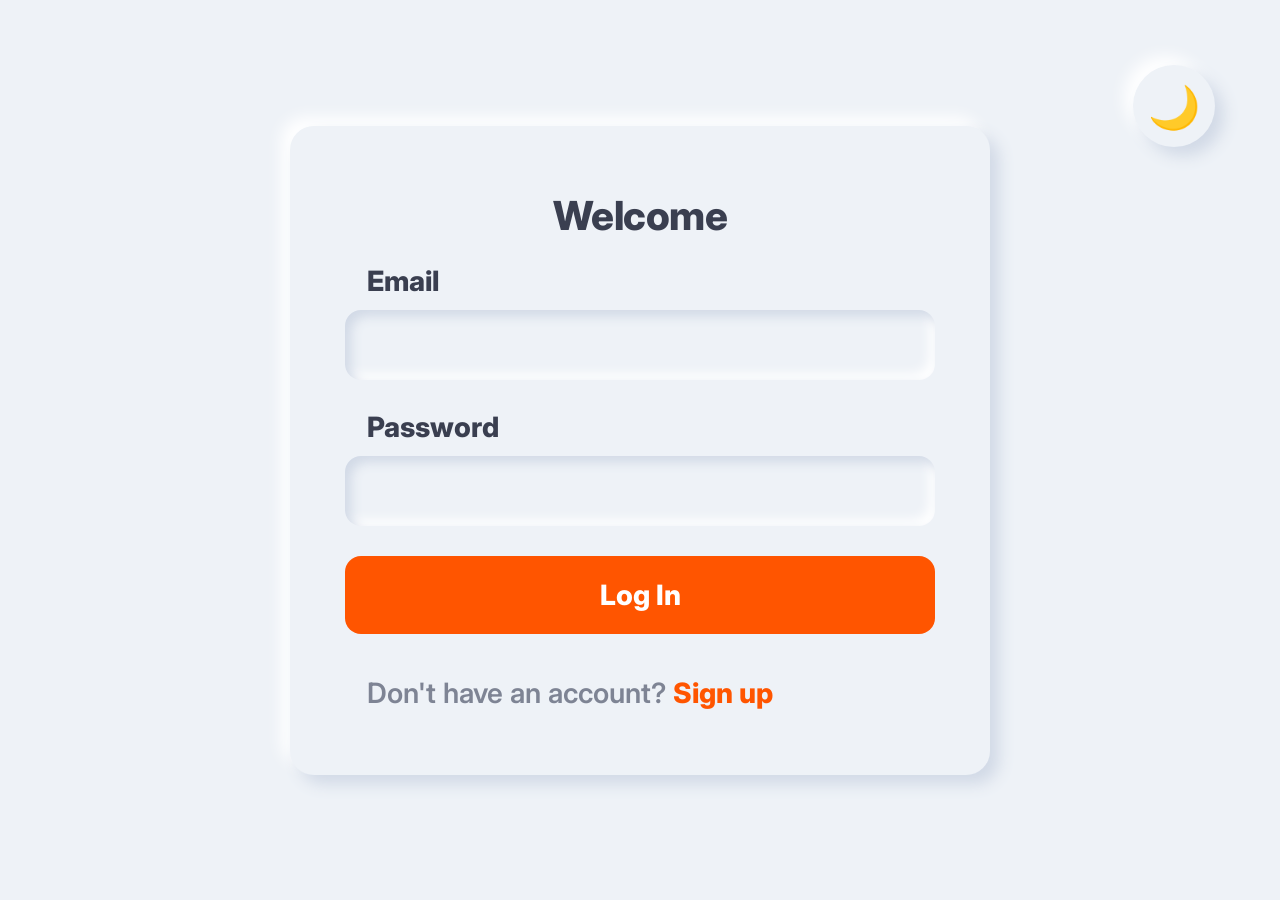
==== index.html @ 9ec2a1ee "style: update CSS styling details" ====
<!DOCTYPE html>
<html lang="en">
<head>
    <meta charset="UTF-8">
    <title>10X CRM - Login</title>
    <link href="https://fonts.googleapis.com/css2?family=Inter:wght@400;500;600;700;800&display=swap" rel="stylesheet">
    <link rel="stylesheet" href="css/style.css">
    <script src="js/guard.js"></script>
    <script src="js/theme.js"></script>
</head>
<body class="auth-body">

    <div class="fixed-theme-wrapper">
        <button type="button" class="btn-theme-fixed" id="themeToggleBtn" onclick="toggleTheme()" aria-label="Toggle Theme">🌙</button>
    </div>

    <div class="card">
        <h2>Welcome</h2>
        <div class="global-error" id="globalError"></div>
        <form id="loginForm" novalidate>
            <div class="form-group">
                <label>Email</label>
                <input type="email" id="loginEmail" class="form-input-neo">
                <div class="error-text" id="loginEmailError"></div>
            </div>
            <div class="form-group">
                <label>Password</label>
                <input type="password" id="loginPassword" class="form-input-neo">
                <div class="error-text" id="loginPasswordError"></div>
            </div>
            <button type="submit" class="btn-submit-glass">Log In</button>
        </form>
        <div class="link">
            Don't have an account? <a href="signup.html">Sign up</a>
        </div>
    </div>

    <script src="js/auth.js"></script>
    <script>
        document.getElementById('loginForm').addEventListener('submit', handleLogin);
    </script>
</body>
</html>
---- css/style.css ----
/* ==========================================================================
   1. დიზაინის სისტემა - Pure Neumorphic UI Kit (Inter Font Version)
   ========================================================================== */
:root {
    --font-main: 'Inter', sans-serif;
    
    /* ულტრა-მკვეთრი ნეონ-სტაფილოსფერი აქცენტებისთვის */
    --accent-orange: #ff5500;
    --danger-color: #ef4444;
    
    /* --- Light Mode --- */
    --bg-color: #eef2f7;      
    --text-main: #3a3f50;     
    --text-muted: #7e8494;
    
    /* ნეომორფული ჩრდილების სისტემა (Soft UI 3D ეფექტი) */
    --neo-shadow-out: 9px 9px 16px #d1d9e6, -9px -9px 16px #ffffff;
    --neo-shadow-in: inset 6px 6px 12px #d1d9e6, inset -6px -6px 12px #ffffff;
    --neo-shadow-card-hover: 12px 12px 20px #c2cbdc, -12px -12px 20px #ffffff;

    --radius-lg: 24px;
    --radius-md: 16px;
    --radius-sm: 12px;
}

/* --- Dark Mode --- */
body.dark-mode {
    --bg-color: #181a20;
    --text-main: #f1f3f7;
    --text-muted: #828a99;
    
    --neo-shadow-out: 9px 9px 18px #0e0f12, -9px -9px 18px #22252e;
    
    /* 👈 Dark Mode-ში ჩაზნექილი ჩრდილები სრულიად უქმნება! */
    --neo-shadow-in: none;
    
    --neo-shadow-card-hover: 12px 12px 24px #0a0b0d, -12px -12px 24px #262933;
}

/* ==========================================================================
   2. გლობალური სტრუქტურა
   ========================================================================== */
* {
    box-sizing: border-box;
    margin: 0;
    padding: 0;
    font-family: var(--font-main);
    -webkit-font-smoothing: antialiased;
    -moz-osx-font-smoothing: grayscale;
}

html, body {
    height: 100%;
    background-color: var(--bg-color) !important;
    background-image: none !important;
    color: var(--text-main);
    overflow: hidden;
    font-size: 19px;
}

.auth-body {
    display: flex;
    justify-content: center;
    align-items: center;
    height: 100vh;
    padding: 20px;
    position: relative;
}

.app-body {
    display: flex;
    height: 100vh;
    width: 100vw;
}

.fixed-theme-wrapper {
    position: fixed;
    top: 30px;
    right: 30px;
    z-index: 100;
}

/* ==========================================================================
   3. ნეომორფული ამოზნექილი ქარდები და მასიური ფორმები
   ========================================================================== */
.card {
    background: var(--bg-color);
    border-radius: var(--radius-lg);
    box-shadow: var(--neo-shadow-out);
    padding: 65px 55px !important;
    width: 100%;
    max-width: 700px !important;
    border: none;
}

h2 {
    font-size: 40px !important;
    font-weight: 800;
    letter-spacing: -0.5px;
    margin-bottom: 8px !important;
    text-align: center;
    color: var(--text-main);
}

/* პატარა ქვესათაური სათაურის ქვეშ */
.card-subtitle {
    text-align: center;
    font-size: 18px;
    font-weight: 500;
    color: var(--text-muted);
    margin-bottom: 36px;
}

.form-group {
    margin-bottom: 30px !important;
}

/* Label-ების სტილები */
label {
    display: block;
    font-size: 28px !important;
    font-weight: 800 !important;
    margin: 22px 0 12px 22px !important;
    color: var(--text-main);
}

/* ჩაზნექილი ინპუტები */
.form-input-neo {
    width: 100%;
    padding: 22px 26px !important;
    font-size: 22px !important;
    font-weight: 600 !important;
    color: var(--text-main);
    background: var(--bg-color);
    border: none;
    border-radius: var(--radius-md);
    box-shadow: var(--neo-shadow-in);
    outline: none;
    box-sizing: border-box;
    transition: all 0.2s ease;
}

/* მუქ თემაში ინპუტებს დავუმატოთ ძალიან ნაზი საზღვარი, რომ სრულიად ბრტყელი არ გამოჩნდეს */
body.dark-mode .form-input-neo {
    border: 1px solid rgba(255, 255, 255, 0.08) !important;
}

.form-input-neo::placeholder {
    color: var(--text-muted);
    opacity: 0.6;
    font-weight: 500;
}

.form-input-neo:focus {
    box-shadow: var(--neo-shadow-in), 0 0 0 3px rgba(255, 85, 0, 0.4);
}

.form-input-neo.input-error {
    box-shadow: var(--neo-shadow-in), 0 0 0 3px var(--danger-color);
}

.error-text {
    color: var(--danger-color);
    font-size: 16px;
    font-weight: 700;
    margin-top: 10px;
    margin-left: 22px;
}

.global-error {
    color: var(--danger-color);
    font-size: 18px;
    font-weight: 700;
    text-align: center;
    margin-bottom: 24px;
}

/* ქვედა ბმული (Sign up) */
.link {
    margin-top: 42px !important;
    margin-left: 22px;
    font-size: 28px !important;
    font-weight: 600;
    color: var(--text-muted);
}

.link a {
    color: var(--accent-orange);
    text-decoration: none;
    font-weight: 800;
}

.link a:hover {
    text-decoration: underline;
}

/* ==========================================================================
   4. ნეომორფული ღილაკები (Full Orange Accent Button - No Shadow)
   ========================================================================== */
.btn-submit-glass {
    width: 100%;
    padding: 22px 36px !important;
    font-size: 28px !important;
    font-weight: 800 !important;
    color: #ffffff !important;
    background: var(--accent-orange) !important;
    border: none;
    border-radius: var(--radius-md);
    cursor: pointer;
    box-shadow: none !important; /* 👈 ჩრდილი სრულიად გაუქმებულია! */
    display: flex;
    align-items: center;
    justify-content: center;
    gap: 12px;
    position: relative;
    overflow: hidden;
    margin-top: 28px !important;
    transition: all 0.2s ease;
}

.btn-submit-glass::after {
    display: none !important;
}

.btn-submit-glass:hover {
    transform: translateY(-2px);
    background: #ff661a !important; /* ჰოვერზე ოდნავ უფრო ღია სტაფილოსფერი */
    box-shadow: none !important; /* 👈 ჰოვერზეც არ აქვს ჩრდილი */
    color: #ffffff !important;
}

.btn-submit-glass:active {
    transform: translateY(0);
    box-shadow: none !important;
}

/* მინიმალისტური მრგვალი Toggle ღილაკი */
.btn-theme-fixed {
    width: 82px;
    height: 82px;
    padding: 0;
    margin-top: 35px;
    margin-right: 35px;
    font-size: 42px;
    background: var(--bg-color);
    border: none;
    border-radius: 50%;
    box-shadow: var(--neo-shadow-out);
    color: var(--text-main);
    cursor: pointer;
    display: flex;
    align-items: center;
    justify-content: center;
    transition: all 0.2s ease;
}

.btn-theme-fixed:hover {
    box-shadow: var(--neo-shadow-in);
}

.btn-logout {
    padding: 16px 28px;
    font-size: 17px;
    font-weight: 800;
    color: var(--text-main);
    background: var(--bg-color);
    border: none;
    border-radius: var(--radius-sm);
    box-shadow: var(--neo-shadow-out);
    cursor: pointer;
}

.btn-logout:hover {
    box-shadow: var(--neo-shadow-in);
    color: var(--danger-color);
}

/* ==========================================================================
   5. აპლიკაციის შიდა სტრუქტურა (Sidebar & Navigation)
   ========================================================================== */
.sidebar {
    width: 300px;
    background: var(--bg-color);
    box-shadow: var(--neo-shadow-out);
    display: flex;
    flex-direction: column;
    justify-content: space-between;
    padding: 40px 26px;
    height: 100%;
    z-index: 10;
}

.logo {
    font-size: 32px;
    font-weight: 900;
    color: var(--text-main);
    margin-bottom: 50px;
    padding-left: 8px;
    letter-spacing: -1px;
}

.logo::first-letter {
    color: var(--accent-orange);
}

.nav-links {
    display: flex;
    flex-direction: column;
    gap: 16px;
}

.nav-links a {
    font-size: 20px;
    font-weight: 800;
    color: var(--text-muted);
    text-decoration: none;
    padding: 18px 24px;
    border-radius: var(--radius-sm);
}

.nav-links a:hover {
    color: var(--text-main);
    box-shadow: var(--neo-shadow-in);
}

.nav-links a.active {
    color: var(--accent-orange);
    box-shadow: var(--neo-shadow-in);
}

.main-content {
    flex: 1;
    padding: 50px;
    display: flex;
    flex-direction: column;
    overflow-y: auto;
    height: 100%;
}

/* ==========================================================================
   6. Clients Base & Grid
   ========================================================================== */
.toolbar {
    background: var(--bg-color) !important;
    box-shadow: var(--neo-shadow-out) !important;
    border: none !important;
    margin-bottom: 35px !important;
    padding: 24px !important;
}

.filter-chips .chip {
    padding: 16px 28px;
    font-size: 17px;
    font-weight: 800;
    border: none;
    background: var(--bg-color);
    color: var(--text-muted);
    border-radius: var(--radius-sm);
    box-shadow: var(--neo-shadow-out);
    cursor: pointer;
}

.filter-chips .chip.active {
    color: var(--accent-orange);
    box-shadow: var(--neo-shadow-in);
}

.clients-grid {
    display: grid;
    grid-template-columns: repeat(auto-fill, minmax(370px, 1fr));
    gap: 30px;
    padding-bottom: 35px;
}

.client-card {
    background: var(--bg-color);
    box-shadow: var(--neo-shadow-out);
    border-radius: var(--radius-md);
    padding: 28px;
    display: flex;
    flex-direction: column;
    gap: 20px;
    border: none;
}

.client-card:hover {
    transform: translateY(-2px);
    box-shadow: var(--neo-shadow-card-hover);
}

.client-avatar {
    width: 68px;
    height: 68px;
    border-radius: 50%;
    box-shadow: var(--neo-shadow-out);
}

.client-title-info h3 {
    font-size: 24px;
    font-weight: 800;
}

.client-details {
    background: var(--bg-color);
    padding: 20px;
    border-radius: var(--radius-sm);
    box-shadow: var(--neo-shadow-in);
}

.client-detail-item {
    font-size: 17px;
    font-weight: 700;
    margin-bottom: 8px;
}

.select-status-inline {
    padding: 14px 20px;
    font-size: 16px;
    font-weight: 800;
    border: none;
    border-radius: var(--radius-sm);
    background: var(--bg-color);
    color: var(--text-main);
    box-shadow: var(--neo-shadow-out);
    outline: none;
}

.status-won { color: var(--accent-orange); font-weight: 900; }

/* ==========================================================================
   7. Overlays, Modals & Toast
   ========================================================================== */
.modal-overlay {
    position: fixed;
    top: 0;
    left: 0;
    width: 100vw;
    height: 100vh;
    background: rgba(217, 225, 238, 0.85);
    backdrop-filter: blur(10px);
    display: flex;
    justify-content: center;
    align-items: center;
    z-index: 100;
}

body.dark-mode .modal-overlay {
    background: rgba(14, 15, 18, 0.85);
}

.toast {
    position: fixed;
    bottom: 40px;
    right: 40px;
    padding: 22px 38px;
    font-size: 20px;
    font-weight: 800;
    border-radius: var(--radius-md);
    background: var(--bg-color);
    box-shadow: var(--neo-shadow-out);
    color: var(--accent-orange);
    z-index: 1000;
}
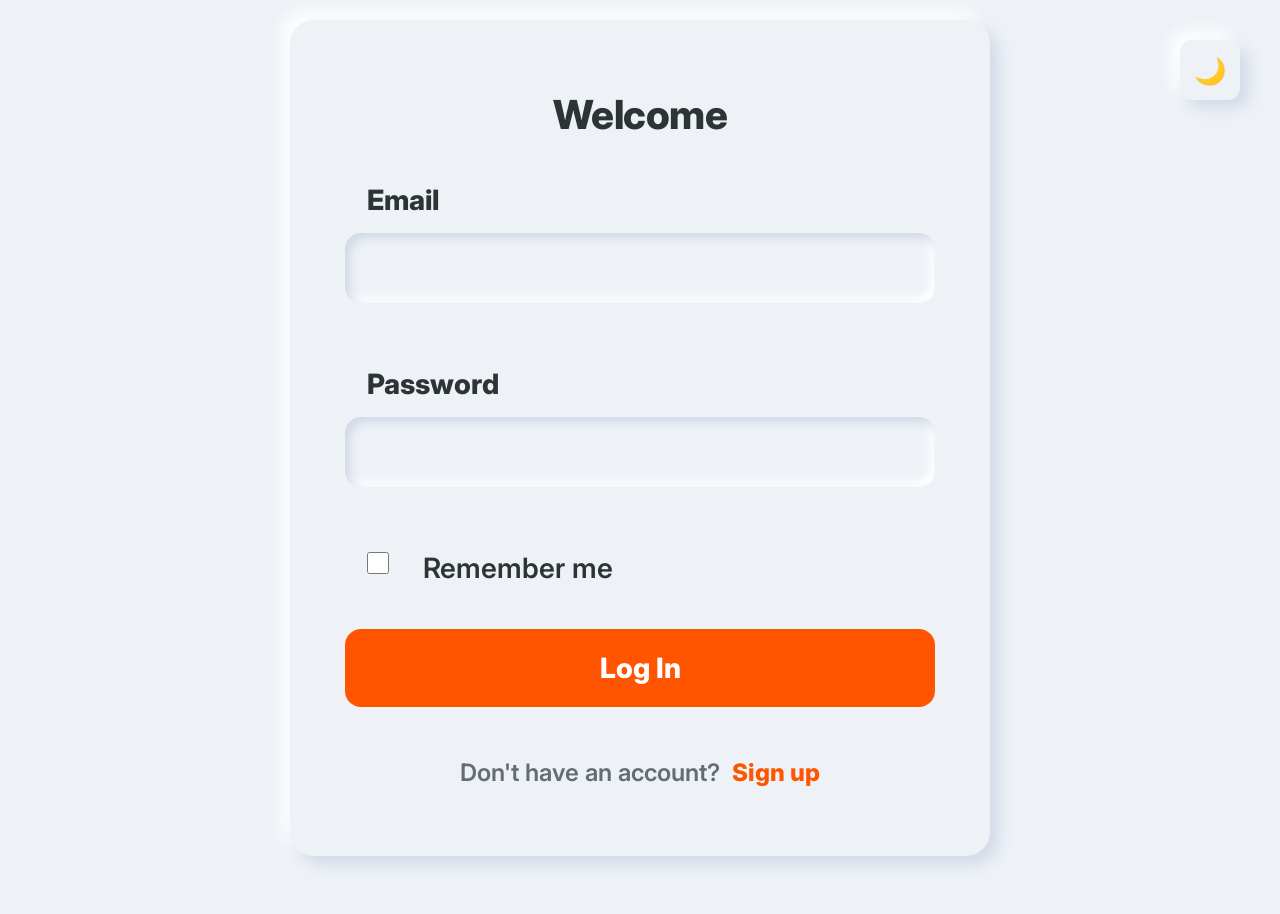
==== commit 1ad91c76: "feat: implement CRM bonus features" ====
--- a/index.html
+++ b/index.html
@@ -28,6 +28,10 @@
                 <input type="password" id="loginPassword" class="form-input-neo">
                 <div class="error-text" id="loginPasswordError"></div>
             </div>
+            <div class="form-group-checkbox">
+                <input type="checkbox" id="rememberMe">
+                <label for="rememberMe" class="label-checkbox">Remember me</label>
+            </div>
             <button type="submit" class="btn-submit-glass">Log In</button>
         </form>
         <div class="link">
--- a/css/style.css
+++ b/css/style.css
@@ -1,44 +1,52 @@
 /* ==========================================================================
-   1. დიზაინის სისტემა - Pure Neumorphic UI Kit (Inter Font Version)
+   1. DESIGN SYSTEM & ROOT VARIABLES (Neumorphic Kit + Dark Mode)
    ========================================================================== */
 :root {
     --font-main: 'Inter', sans-serif;
     
-    /* ულტრა-მკვეთრი ნეონ-სტაფილოსფერი აქცენტებისთვის */
+    /* Neon Orange Accents & Status Colors */
     --accent-orange: #ff5500;
+    --accent-orange-hover: #ff661a;
     --danger-color: #ef4444;
+    --success-color: #10b981;
+    --warning-color: #f59e0b;
+    --info-color: #3b82f6;
+    --purple-color: #8b5cf6;
     
-    /* --- Light Mode --- */
+    /* Light Mode Palette */
     --bg-color: #eef2f7;      
-    --text-main: #3a3f50;     
-    --text-muted: #7e8494;
+    --bg-card: #eef2f7;
+    --bg-input: #eef2f7;
+    --border-color: #d1d9e6;
+    --text-main: #2d3436;     
+    --text-muted: #636e72;
     
-    /* ნეომორფული ჩრდილების სისტემა (Soft UI 3D ეფექტი) */
-    --neo-shadow-out: 9px 9px 16px #d1d9e6, -9px -9px 16px #ffffff;
-    --neo-shadow-in: inset 6px 6px 12px #d1d9e6, inset -6px -6px 12px #ffffff;
-    --neo-shadow-card-hover: 12px 12px 20px #c2cbdc, -12px -12px 20px #ffffff;
+    /* Soft Neumorphic Shadows (Soft 3D) */
+    --neo-shadow-out: 8px 8px 16px #d1d9e6, -8px -8px 16px #ffffff;
+    --neo-shadow-in: inset 5px 5px 10px #d1d9e6, inset -5px -5px 10px #ffffff;
+    --neo-shadow-card-hover: 12px 12px 24px #c2cbdc, -12px -12px 24px #ffffff;
 
     --radius-lg: 24px;
     --radius-md: 16px;
     --radius-sm: 12px;
 }
 
-/* --- Dark Mode --- */
+/* Dark Mode Overrides */
 body.dark-mode {
     --bg-color: #181a20;
+    --bg-card: #181a20;
+    --bg-input: #181a20;
+    --border-color: #22252e;
     --text-main: #f1f3f7;
     --text-muted: #828a99;
     
-    --neo-shadow-out: 9px 9px 18px #0e0f12, -9px -9px 18px #22252e;
-    
-    /* 👈 Dark Mode-ში ჩაზნექილი ჩრდილები სრულიად უქმნება! */
-    --neo-shadow-in: none;
-    
+    --neo-shadow-out: 8px 8px 18px #0e0f12, -8px -8px 18px #22252e;
+    --neo-shadow-in: inset 5px 5px 10px #0e0f12, inset -5px -5px 10px #22252e;
     --neo-shadow-card-hover: 12px 12px 24px #0a0b0d, -12px -12px 24px #262933;
 }
 
 /* ==========================================================================
-   2. გლობალური სტრუქტურა
+   2. GLOBAL RESET & BASE TYPOGRAPHY
    ========================================================================== */
 * {
     box-sizing: border-box;
@@ -50,86 +58,153 @@
 }
 
 html, body {
-    height: 100%;
+    min-height: 100vh;
     background-color: var(--bg-color) !important;
-    background-image: none !important;
     color: var(--text-main);
+    font-size: 19px;
+    line-height: 1.5;
+}
+
+a {
+    color: inherit;
+    text-decoration: none;
+}
+
+button, input, select, textarea {
+    font-family: inherit;
+    font-size: inherit;
+}
+
+/* Base Containers */
+.container {
+    max-width: 1680px;
+    margin: 0 auto;
+    width: 95%;
+}
+
+.main-content {
+    flex: 1;
+    padding: 2.5rem 0;
+}
+
+.app-body {
+    min-height: 100vh;
+    display: flex;
+    flex-direction: column;
+}
+
+.dashboard-body {
+    height: 100vh;
+    display: flex;
+    flex-direction: column;
     overflow: hidden;
-    font-size: 19px;
 }
 
 .auth-body {
     display: flex;
     justify-content: center;
     align-items: center;
-    height: 100vh;
+    min-height: 100vh;
     padding: 20px;
     position: relative;
 }
 
-.app-body {
-    display: flex;
-    height: 100vh;
-    width: 100vw;
-}
-
+/* Theme Toggle Fixed Wrapper (Auth Pages) */
 .fixed-theme-wrapper {
     position: fixed;
-    top: 30px;
-    right: 30px;
+    top: 40px;
+    right: 40px;
     z-index: 100;
 }
 
+.btn-theme-fixed {
+    width: 60px;
+    height: 60px;
+    font-size: 26px;
+    background: var(--bg-color);
+    border: none;
+    border-radius: var(--radius-sm) !important;
+    box-shadow: var(--neo-shadow-out);
+    color: var(--text-main);
+    cursor: pointer;
+    display: flex;
+    align-items: center;
+    justify-content: center;
+    transition: all 0.2s ease;
+}
+
+.btn-theme-fixed:hover {
+    box-shadow: var(--neo-shadow-in);
+}
+
 /* ==========================================================================
-   3. ნეომორფული ამოზნექილი ქარდები და მასიური ფორმები
+   3. AUTH PAGES (Login, Sign Up, Forgot Password)
    ========================================================================== */
 .card {
     background: var(--bg-color);
     border-radius: var(--radius-lg);
     box-shadow: var(--neo-shadow-out);
+    padding: 2.5rem;
+    margin-bottom: 2rem;
+}
+
+.auth-body .card {
     padding: 65px 55px !important;
     width: 100%;
     max-width: 700px !important;
-    border: none;
 }
 
 h2 {
+    font-size: 36px;
+    font-weight: 800;
+    letter-spacing: -0.5px;
+    margin-bottom: 12px;
+    color: var(--text-main);
+}
+
+.auth-body h2 {
     font-size: 40px !important;
-    font-weight: 800;
-    letter-spacing: -0.5px;
-    margin-bottom: 8px !important;
     text-align: center;
-    color: var(--text-main);
-}
-
-/* პატარა ქვესათაური სათაურის ქვეშ */
+}
+
 .card-subtitle {
-    text-align: center;
     font-size: 18px;
     font-weight: 500;
     color: var(--text-muted);
+    margin-bottom: 28px;
+}
+
+.auth-body .card-subtitle {
+    text-align: center;
+    font-size: 20px;
     margin-bottom: 36px;
 }
 
 .form-group {
-    margin-bottom: 30px !important;
-}
-
-/* Label-ების სტილები */
+    margin-bottom: 28px;
+    display: flex;
+    flex-direction: column;
+}
+
 label {
     display: block;
+    font-size: 22px;
+    font-weight: 800;
+    margin-bottom: 10px;
+    margin-left: 6px;
+    color: var(--text-main);
+}
+
+.auth-body label {
     font-size: 28px !important;
-    font-weight: 800 !important;
     margin: 22px 0 12px 22px !important;
-    color: var(--text-main);
-}
-
-/* ჩაზნექილი ინპუტები */
+}
+
 .form-input-neo {
     width: 100%;
-    padding: 22px 26px !important;
-    font-size: 22px !important;
-    font-weight: 600 !important;
+    padding: 20px 24px;
+    font-size: 20px;
+    font-weight: 600;
     color: var(--text-main);
     background: var(--bg-color);
     border: none;
@@ -140,15 +215,20 @@
     transition: all 0.2s ease;
 }
 
-/* მუქ თემაში ინპუტებს დავუმატოთ ძალიან ნაზი საზღვარი, რომ სრულიად ბრტყელი არ გამოჩნდეს */
+.auth-body .form-input-neo {
+    padding: 22px 26px !important;
+    font-size: 22px !important;
+}
+
 body.dark-mode .form-input-neo {
-    border: 1px solid rgba(255, 255, 255, 0.08) !important;
+    box-shadow: none !important;
+    background: #20232b !important;
+    border: 1px solid rgba(255, 255, 255, 0.1) !important;
 }
 
 .form-input-neo::placeholder {
     color: var(--text-muted);
     opacity: 0.6;
-    font-weight: 500;
 }
 
 .form-input-neo:focus {
@@ -156,279 +236,449 @@
 }
 
 .form-input-neo.input-error {
-    box-shadow: var(--neo-shadow-in), 0 0 0 3px var(--danger-color);
+    box-shadow: var(--neo-shadow-in), 0 0 0 3px var(--danger-color) !important;
 }
 
 .error-text {
     color: var(--danger-color);
     font-size: 16px;
     font-weight: 700;
+    margin-top: 8px;
+    margin-left: 8px;
+}
+
+.auth-body .error-text {
+    font-size: 18px;
     margin-top: 10px;
     margin-left: 22px;
 }
 
-.global-error {
-    color: var(--danger-color);
-    font-size: 18px;
-    font-weight: 700;
-    text-align: center;
-    margin-bottom: 24px;
-}
-
-/* ქვედა ბმული (Sign up) */
-.link {
-    margin-top: 42px !important;
-    margin-left: 22px;
-    font-size: 28px !important;
-    font-weight: 600;
-    color: var(--text-muted);
-}
-
-.link a {
-    color: var(--accent-orange);
-    text-decoration: none;
-    font-weight: 800;
-}
-
-.link a:hover {
-    text-decoration: underline;
-}
-
-/* ==========================================================================
-   4. ნეომორფული ღილაკები (Full Orange Accent Button - No Shadow)
-   ========================================================================== */
 .btn-submit-glass {
     width: 100%;
-    padding: 22px 36px !important;
-    font-size: 28px !important;
-    font-weight: 800 !important;
+    padding: 20px 32px;
+    font-size: 22px;
+    font-weight: 800;
     color: #ffffff !important;
     background: var(--accent-orange) !important;
     border: none;
     border-radius: var(--radius-md);
     cursor: pointer;
-    box-shadow: none !important; /* 👈 ჩრდილი სრულიად გაუქმებულია! */
     display: flex;
     align-items: center;
     justify-content: center;
-    gap: 12px;
-    position: relative;
-    overflow: hidden;
+    margin-top: 20px;
+    transition: all 0.2s ease;
+}
+
+.auth-body .btn-submit-glass {
+    padding: 22px 36px !important;
+    font-size: 28px !important;
     margin-top: 28px !important;
-    transition: all 0.2s ease;
-}
-
-.btn-submit-glass::after {
-    display: none !important;
 }
 
 .btn-submit-glass:hover {
     transform: translateY(-2px);
-    background: #ff661a !important; /* ჰოვერზე ოდნავ უფრო ღია სტაფილოსფერი */
-    box-shadow: none !important; /* 👈 ჰოვერზეც არ აქვს ჩრდილი */
-    color: #ffffff !important;
-}
-
-.btn-submit-glass:active {
-    transform: translateY(0);
-    box-shadow: none !important;
-}
-
-/* მინიმალისტური მრგვალი Toggle ღილაკი */
-.btn-theme-fixed {
-    width: 82px;
-    height: 82px;
-    padding: 0;
-    margin-top: 35px;
-    margin-right: 35px;
-    font-size: 42px;
+    background: var(--accent-orange-hover) !important;
+}
+
+.link {
+    margin-top: 48px !important;
+    font-size: 24px !important;
+    font-weight: 600;
+    color: var(--text-muted);
+    text-align: center;
+}
+
+.link a {
+    color: var(--accent-orange) !important;
+    text-decoration: none;
+    font-weight: 800;
+    margin-left: 6px;
+}
+
+.link a:hover {
+    text-decoration: underline;
+}
+
+/* ==========================================================================
+   4. TOP NAVIGATION HEADER
+   ========================================================================== */
+.app-header {
+    background: var(--bg-color);
+    box-shadow: var(--neo-shadow-out);
+    position: sticky;
+    top: 0;
+    z-index: 100;
+    flex-shrink: 0;
+}
+
+.header-container {
+    max-width: 1680px;
+    width: 95%;
+    margin: 0 auto;
+    padding: 1.2rem 0;
+    display: flex;
+    align-items: center;
+    justify-content: space-between;
+}
+
+.brand {
+    font-size: 2.2rem;
+    font-weight: 900;
+    letter-spacing: -0.5px;
+}
+
+.brand-logo { color: var(--accent-orange); }
+.brand-title { color: var(--text-main); }
+
+.nav-menu { display: flex; gap: 1.4rem; }
+
+.nav-link {
+    text-decoration: none;
+    color: var(--text-muted);
+    font-weight: 800;
+    font-size: 1.2rem;
+    padding: 0.9rem 1.6rem;
+    border-radius: var(--radius-sm);
+    transition: all 0.2s ease;
+}
+
+.nav-link:hover { color: var(--text-main); box-shadow: var(--neo-shadow-in); }
+.nav-link.active { color: var(--accent-orange); box-shadow: var(--neo-shadow-in); }
+
+.header-actions { display: flex; align-items: center; gap: 1.4rem; }
+
+.live-clock {
+    font-family: 'Inter', monospace;
+    font-size: 1.05rem;
+    font-weight: 800;
+    color: var(--text-muted);
+    padding: 0.7rem 1.4rem;
+    border-radius: var(--radius-sm);
+    box-shadow: var(--neo-shadow-in);
+    white-space: nowrap;
+}
+
+.btn-theme, .btn-logout {
     background: var(--bg-color);
     border: none;
-    border-radius: 50%;
-    box-shadow: var(--neo-shadow-out);
     color: var(--text-main);
-    cursor: pointer;
+    padding: 0.8rem 1.6rem;
+    border-radius: var(--radius-sm);
+    box-shadow: var(--neo-shadow-out);
+    cursor: pointer;
+    font-weight: 800;
+    font-size: 1.1rem;
+    transition: all 0.2s ease;
+}
+
+.btn-theme:hover, .btn-logout:hover { box-shadow: var(--neo-shadow-in); color: var(--accent-orange); }
+.btn-logout:hover { color: var(--danger-color); }
+
+/* ==========================================================================
+   5. DASHBOARD PAGE (100vh Fits No Desktop Scroll)
+   ========================================================================== */
+.dashboard-container {
+    flex: 1;
+    max-width: 1680px;
+    width: 95%;
+    margin: 0 auto;
+    padding: 1.25rem 0;
+    display: flex;
+    flex-direction: column;
+    gap: 1.25rem;
+    box-sizing: border-box;
+    min-height: 0;
+}
+
+.welcome-section {
+    background: var(--bg-color);
+    border-radius: var(--radius-lg);
+    box-shadow: var(--neo-shadow-out);
+    padding: 1.25rem 1.8rem;
+    flex-shrink: 0;
+}
+
+.welcome-section h1 { font-size: 2rem; font-weight: 800; text-align: left; margin: 0; }
+
+.metrics-grid {
+    display: grid;
+    grid-template-columns: repeat(4, 1fr);
+    gap: 1.5rem;
+    flex-shrink: 0;
+}
+
+.metric-card {
+    background: var(--bg-color);
+    border-radius: var(--radius-lg);
+    box-shadow: var(--neo-shadow-out);
+    padding: 1.4rem 1.8rem;
+    display: flex;
+    align-items: center;
+    gap: 1.5rem;
+}
+
+.metric-icon {
+    width: 60px;
+    height: 60px;
     display: flex;
     align-items: center;
     justify-content: center;
+    border-radius: var(--radius-md);
+    box-shadow: var(--neo-shadow-in);
+    color: var(--accent-orange);
+    flex-shrink: 0;
+}
+
+.metric-label { font-size: 0.9rem; text-transform: uppercase; letter-spacing: 0.6px; color: var(--text-muted); font-weight: 800; }
+.metric-value { font-size: 2.1rem; font-weight: 800; margin-top: 0.1rem; color: var(--text-main); }
+
+.dashboard-bottom-grid {
+    display: grid;
+    grid-template-columns: 1fr 1.6fr;
+    gap: 1.5rem;
+    flex: 1;
+    min-height: 0;
+}
+
+.pipeline-section {
+    background: var(--bg-color);
+    border-radius: var(--radius-lg);
+    box-shadow: var(--neo-shadow-out);
+    padding: 1.5rem 2rem;
+    display: flex;
+    flex-direction: column;
+    height: 100%;
+}
+
+.pipeline-section h2 { text-align: left; font-size: 1.5rem; font-weight: 800; margin-bottom: 1.2rem; }
+
+.pipeline-infographic {
+    display: flex;
+    flex-direction: column;
+    justify-content: space-between;
+    gap: 0.8rem;
+    flex: 1;
+}
+
+.info-stage { display: flex; flex-direction: column; gap: 0.5rem; }
+.info-label-group { display: flex; justify-content: space-between; align-items: center; }
+.info-name { font-size: 1.15rem; font-weight: 800; color: var(--text-main); }
+.info-val { font-size: 1.25rem; font-weight: 800; color: var(--text-muted); }
+
+.progress-track {
+    width: 100%;
+    height: 14px;
+    background: var(--bg-color);
+    box-shadow: var(--neo-shadow-in);
+    border-radius: 20px;
+    overflow: hidden;
+}
+
+.progress-fill {
+    height: 100%;
+    border-radius: 20px;
+    transition: width 0.6s cubic-bezier(0.4, 0, 0.2, 1);
+}
+
+.fill-lead { background: linear-gradient(90deg, #3b82f6, #60a5fa); }
+.fill-contacted { background: linear-gradient(90deg, #f59e0b, #fbbf24); }
+.fill-proposal { background: linear-gradient(90deg, #8b5cf6, #a78bfa); }
+.fill-won { background: linear-gradient(90deg, #10b981, #34d399); }
+.fill-lost { background: linear-gradient(90deg, #ef4444, #f87171); }
+
+.recent-clients-section {
+    background: var(--bg-color);
+    border-radius: var(--radius-lg);
+    box-shadow: var(--neo-shadow-out);
+    padding: 1.5rem 2rem;
+    display: flex;
+    flex-direction: column;
+    height: 100%;
+    overflow: hidden;
+}
+
+.section-header {
+    display: flex;
+    justify-content: space-between;
+    align-items: center;
+    margin-bottom: 1.2rem;
+}
+
+.section-header h2 { text-align: left; font-size: 1.5rem; font-weight: 800; margin: 0; }
+.link-view-all { color: var(--accent-orange); text-decoration: none; font-weight: 800; font-size: 1.15rem; }
+
+.table-responsive { flex: 1; overflow-y: auto; }
+.data-table { width: 100%; border-collapse: collapse; text-align: left; }
+
+.data-table th {
+    color: var(--text-muted);
+    font-weight: 800;
+    font-size: 0.95rem;
+    text-transform: uppercase;
+    padding: 1rem;
+    border-bottom: 2px solid var(--border-color);
+}
+
+.data-table td {
+    padding: 1.2rem 1rem;
+    border-bottom: 1px solid var(--border-color);
+    vertical-align: middle;
+    font-size: 1.15rem;
+    font-weight: 600;
+}
+
+.data-table td strong { font-size: 1.2rem; font-weight: 800; color: var(--text-main); }
+
+.data-table td:last-child {
+    white-space: nowrap;
+    text-align: right;
+    font-size: 1.05rem;
+    font-weight: 700;
+    color: var(--text-muted);
+}
+
+.status-badge {
+    padding: 0.5rem 1.1rem;
+    border-radius: 20px;
+    font-size: 0.95rem;
+    font-weight: 800;
+    display: inline-block;
+}
+
+.badge-lead { background: rgba(59, 130, 246, 0.15); color: #3b82f6; }
+.badge-contacted { background: rgba(245, 158, 11, 0.15); color: #f59e0b; }
+.badge-proposal { background: rgba(139, 92, 246, 0.15); color: #8b5cf6; }
+.badge-won { background: rgba(16, 185, 129, 0.15); color: #10b981; }
+.badge-lost { background: rgba(239, 68, 68, 0.15); color: #ef4444; }
+
+/* ==========================================================================
+   6. CLIENTS DIRECTORY, TOOLBAR & CARDS GRID
+   ========================================================================== */
+.page-header-bar {
+    display: flex;
+    justify-content: space-between;
+    align-items: center;
+    margin-bottom: 2.2rem;
+}
+
+.page-header-bar h1 { font-size: 2.5rem; font-weight: 800; }
+
+.btn-add-client {
+    width: auto !important;
+    padding: 1rem 2rem !important;
+    font-size: 1.2rem !important;
+    margin: 0 !important;
+}
+
+.toolbar {
+    background: var(--bg-color);
+    box-shadow: var(--neo-shadow-out);
+    border-radius: var(--radius-lg);
+    padding: 1.5rem 2rem;
+    margin-bottom: 2.8rem;
+    display: flex;
+    gap: 1.8rem;
+    align-items: center;
+    justify-content: space-between;
+    flex-wrap: wrap;
+}
+
+.search-box-wrapper { flex: 1; min-width: 340px; }
+
+.filter-chips { display: flex; gap: 1rem; flex-wrap: wrap; }
+.filter-chips .chip {
+    padding: 0.85rem 1.6rem;
+    font-size: 1.1rem;
+    font-weight: 800;
+    border: none;
+    background: var(--bg-color);
+    color: var(--text-muted);
+    border-radius: var(--radius-sm);
+    box-shadow: var(--neo-shadow-out);
+    cursor: pointer;
     transition: all 0.2s ease;
 }
 
-.btn-theme-fixed:hover {
-    box-shadow: var(--neo-shadow-in);
-}
-
-.btn-logout {
-    padding: 16px 28px;
-    font-size: 17px;
-    font-weight: 800;
-    color: var(--text-main);
-    background: var(--bg-color);
+.filter-chips .chip.active { color: var(--accent-orange); box-shadow: var(--neo-shadow-in); }
+
+.sort-select { appearance: none; cursor: pointer; min-width: 240px; }
+
+.clients-grid {
+    display: grid;
+    grid-template-columns: repeat(auto-fill, minmax(480px, 1fr));
+    gap: 2.2rem;
+    padding-bottom: 3.5rem;
+}
+
+.client-card {
+    background: var(--bg-color);
+    box-shadow: var(--neo-shadow-out);
+    border-radius: var(--radius-lg);
+    padding: 2.2rem;
+    display: flex;
+    flex-direction: column;
+    gap: 1.6rem;
+    cursor: pointer;
+    transition: all 0.25s ease;
+    overflow: hidden;
+}
+
+.client-card:hover { transform: translateY(-3px); box-shadow: var(--neo-shadow-card-hover); }
+
+.client-card-header { display: flex; align-items: center; gap: 1.4rem; }
+.client-avatar { width: 76px; height: 76px; border-radius: 50%; box-shadow: var(--neo-shadow-out); object-fit: cover; flex-shrink: 0; }
+.client-title-info { overflow: hidden; }
+.client-title-info h3 { font-size: 1.45rem; font-weight: 800; color: var(--text-main); white-space: nowrap; overflow: hidden; text-overflow: ellipsis; }
+.client-company-name { font-size: 1.05rem; font-weight: 700; color: var(--text-muted); white-space: nowrap; overflow: hidden; text-overflow: ellipsis; display: block; }
+
+.client-card-body {
+    background: var(--bg-color);
+    padding: 1.4rem;
+    border-radius: var(--radius-md);
+    box-shadow: var(--neo-shadow-in);
+    display: flex;
+    flex-direction: column;
+    gap: 0.8rem;
+}
+
+.card-info-row { display: flex; justify-content: space-between; align-items: center; font-size: 1.05rem; gap: 1rem; }
+.card-info-row span { color: var(--text-muted); font-weight: 600; flex-shrink: 0; }
+.card-info-row strong { color: var(--text-main); font-weight: 700; text-align: right; font-size: 0.98rem; white-space: nowrap; overflow: hidden; text-overflow: ellipsis; }
+.deal-value-text { color: var(--accent-orange) !important; font-weight: 800 !important; font-size: 1.25rem !important; }
+
+.client-card-footer { display: flex; justify-content: space-between; align-items: center; gap: 1rem; margin-top: auto; }
+
+.select-status-inline {
+    padding: 0.7rem 1.3rem;
+    font-size: 1.05rem;
+    font-weight: 800;
     border: none;
     border-radius: var(--radius-sm);
-    box-shadow: var(--neo-shadow-out);
-    cursor: pointer;
-}
-
-.btn-logout:hover {
-    box-shadow: var(--neo-shadow-in);
+    background: var(--bg-color);
+    color: var(--text-main);
+    box-shadow: var(--neo-shadow-out);
+    outline: none;
+    cursor: pointer;
+}
+
+.btn-delete-client {
+    padding: 0.7rem 1.4rem;
+    font-size: 1rem;
+    font-weight: 800;
     color: var(--danger-color);
-}
-
-/* ==========================================================================
-   5. აპლიკაციის შიდა სტრუქტურა (Sidebar & Navigation)
-   ========================================================================== */
-.sidebar {
-    width: 300px;
-    background: var(--bg-color);
-    box-shadow: var(--neo-shadow-out);
-    display: flex;
-    flex-direction: column;
-    justify-content: space-between;
-    padding: 40px 26px;
-    height: 100%;
-    z-index: 10;
-}
-
-.logo {
-    font-size: 32px;
-    font-weight: 900;
-    color: var(--text-main);
-    margin-bottom: 50px;
-    padding-left: 8px;
-    letter-spacing: -1px;
-}
-
-.logo::first-letter {
-    color: var(--accent-orange);
-}
-
-.nav-links {
-    display: flex;
-    flex-direction: column;
-    gap: 16px;
-}
-
-.nav-links a {
-    font-size: 20px;
-    font-weight: 800;
-    color: var(--text-muted);
-    text-decoration: none;
-    padding: 18px 24px;
-    border-radius: var(--radius-sm);
-}
-
-.nav-links a:hover {
-    color: var(--text-main);
-    box-shadow: var(--neo-shadow-in);
-}
-
-.nav-links a.active {
-    color: var(--accent-orange);
-    box-shadow: var(--neo-shadow-in);
-}
-
-.main-content {
-    flex: 1;
-    padding: 50px;
-    display: flex;
-    flex-direction: column;
-    overflow-y: auto;
-    height: 100%;
-}
-
-/* ==========================================================================
-   6. Clients Base & Grid
-   ========================================================================== */
-.toolbar {
-    background: var(--bg-color) !important;
-    box-shadow: var(--neo-shadow-out) !important;
-    border: none !important;
-    margin-bottom: 35px !important;
-    padding: 24px !important;
-}
-
-.filter-chips .chip {
-    padding: 16px 28px;
-    font-size: 17px;
-    font-weight: 800;
-    border: none;
-    background: var(--bg-color);
-    color: var(--text-muted);
-    border-radius: var(--radius-sm);
-    box-shadow: var(--neo-shadow-out);
-    cursor: pointer;
-}
-
-.filter-chips .chip.active {
-    color: var(--accent-orange);
-    box-shadow: var(--neo-shadow-in);
-}
-
-.clients-grid {
-    display: grid;
-    grid-template-columns: repeat(auto-fill, minmax(370px, 1fr));
-    gap: 30px;
-    padding-bottom: 35px;
-}
-
-.client-card {
-    background: var(--bg-color);
-    box-shadow: var(--neo-shadow-out);
-    border-radius: var(--radius-md);
-    padding: 28px;
-    display: flex;
-    flex-direction: column;
-    gap: 20px;
-    border: none;
-}
-
-.client-card:hover {
-    transform: translateY(-2px);
-    box-shadow: var(--neo-shadow-card-hover);
-}
-
-.client-avatar {
-    width: 68px;
-    height: 68px;
-    border-radius: 50%;
-    box-shadow: var(--neo-shadow-out);
-}
-
-.client-title-info h3 {
-    font-size: 24px;
-    font-weight: 800;
-}
-
-.client-details {
-    background: var(--bg-color);
-    padding: 20px;
-    border-radius: var(--radius-sm);
-    box-shadow: var(--neo-shadow-in);
-}
-
-.client-detail-item {
-    font-size: 17px;
-    font-weight: 700;
-    margin-bottom: 8px;
-}
-
-.select-status-inline {
-    padding: 14px 20px;
-    font-size: 16px;
-    font-weight: 800;
+    background: var(--bg-color);
     border: none;
     border-radius: var(--radius-sm);
-    background: var(--bg-color);
-    color: var(--text-main);
-    box-shadow: var(--neo-shadow-out);
-    outline: none;
-}
-
-.status-won { color: var(--accent-orange); font-weight: 900; }
+    box-shadow: var(--neo-shadow-out);
+    cursor: pointer;
+    transition: all 0.2s ease;
+}
+
+.btn-delete-client:hover { box-shadow: var(--neo-shadow-in); }
 
 /* ==========================================================================
-   7. Overlays, Modals & Toast
+   7. MODAL OVERLAYS & DETAILS (Minimalist Centered Shadow & Clean Layout)
    ========================================================================== */
 .modal-overlay {
     position: fixed;
@@ -436,28 +686,616 @@
     left: 0;
     width: 100vw;
     height: 100vh;
-    background: rgba(217, 225, 238, 0.85);
-    backdrop-filter: blur(10px);
+    background: rgba(18, 20, 26, 0.55);
+    backdrop-filter: blur(8px);
     display: flex;
     justify-content: center;
     align-items: center;
-    z-index: 100;
-}
-
-body.dark-mode .modal-overlay {
-    background: rgba(14, 15, 18, 0.85);
-}
-
+    z-index: 1000;
+}
+
+/* 👈 თანაბარი, მინიმალისტური ჩრდილი 4-ვე მხარეს */
+.card.modal-card {
+    background: var(--bg-color);
+    border-radius: var(--radius-lg);
+    box-shadow: 0 12px 45px rgba(0, 0, 0, 0.12), 0 2px 10px rgba(0, 0, 0, 0.06) !important;
+    padding: 3rem !important;
+    width: 100%;
+    max-width: 620px !important;
+    margin: 0 !important;
+    border: 1px solid rgba(255, 255, 255, 0.6);
+}
+
+body.dark-mode .card.modal-card {
+    border: 1px solid rgba(255, 255, 255, 0.08);
+    box-shadow: 0 15px 50px rgba(0, 0, 0, 0.5) !important;
+}
+
+.modal-card-wide {
+    max-width: 720px !important;
+}
+
+.modal-header {
+    display: flex;
+    justify-content: space-between;
+    align-items: center;
+    margin-bottom: 2rem;
+}
+
+.modal-header h2 {
+    font-size: 2.2rem !important;
+    font-weight: 800;
+    color: var(--text-main);
+    margin: 0 !important;
+}
+
+.btn-close-modal {
+    background: var(--bg-color);
+    border: none;
+    box-shadow: var(--neo-shadow-out);
+    width: 46px;
+    height: 46px;
+    border-radius: 50%;
+    color: var(--text-main);
+    font-weight: 800;
+    cursor: pointer;
+    font-size: 1.2rem;
+    display: flex;
+    align-items: center;
+    justify-content: center;
+}
+
+.btn-close-modal:hover { box-shadow: var(--neo-shadow-in); }
+
+/* Details Banner */
+.details-profile-banner {
+    display: flex;
+    align-items: center;
+    gap: 1.8rem;
+    padding: 1.6rem 2rem;
+    background: var(--bg-color);
+    border-radius: var(--radius-md);
+    box-shadow: var(--neo-shadow-in);
+    margin-bottom: 1.8rem;
+}
+
+.details-avatar {
+    width: 84px;
+    height: 84px;
+    border-radius: 50%;
+    box-shadow: var(--neo-shadow-out);
+    object-fit: cover;
+    flex-shrink: 0;
+}
+
+.details-name { font-size: 1.7rem; font-weight: 800; color: var(--text-main); }
+.details-company { font-size: 1.1rem; font-weight: 700; color: var(--accent-orange); margin-top: 0.2rem; }
+.details-meta { font-size: 0.95rem; font-weight: 600; color: var(--text-muted); margin-top: 0.3rem; }
+
+/* 👈 1-სვეტიანი განლაგება: Email და Phone ერთმანეთის ქვეშ */
+.details-info-grid {
+    display: flex;
+    flex-direction: column;
+    gap: 1rem;
+    margin-bottom: 2rem;
+}
+
+.info-item {
+    background: var(--bg-color);
+    padding: 1.1rem 1.6rem;
+    border-radius: var(--radius-md);
+    box-shadow: var(--neo-shadow-in);
+    display: flex;
+    justify-content: space-between;
+    align-items: center;
+}
+
+.info-label { font-size: 0.9rem; color: var(--text-muted); font-weight: 800; text-transform: uppercase; letter-spacing: 0.5px; }
+.info-value { font-size: 1.1rem; color: var(--text-main); font-weight: 800; text-align: right; }
+
+/* Notes Section */
+.notes-section { margin-bottom: 2rem; }
+.notes-section h4 { font-size: 1.25rem; font-weight: 800; margin-bottom: 1rem; color: var(--text-main); }
+
+.notes-list-box {
+    max-height: 160px;
+    overflow-y: auto;
+    padding: 1.2rem 1.5rem;
+    background: var(--bg-color);
+    border-radius: var(--radius-md);
+    box-shadow: var(--neo-shadow-in);
+    display: flex;
+    flex-direction: column;
+    gap: 0.9rem;
+    margin-bottom: 1.2rem;
+}
+
+.no-notes-text { color: var(--text-muted); font-size: 1rem; font-weight: 600; text-align: center; }
+
+.note-item {
+    border-bottom: 1px solid var(--border-color);
+    padding-bottom: 0.7rem;
+}
+
+.note-text { font-size: 1.05rem; font-weight: 600; color: var(--text-main); }
+.note-date { font-size: 0.85rem; font-weight: 600; color: var(--text-muted); margin-top: 0.2rem; display: block; }
+
+.add-note-row { display: flex; gap: 1rem; }
+.note-input { flex: 1; padding: 16px 20px !important; font-size: 1.05rem !important; }
+
+.btn-add-note {
+    width: auto !important;
+    padding: 16px 28px !important;
+    font-size: 1.05rem !important;
+    margin: 0 !important;
+}
+
+.btn-reminder {
+    width: 100%;
+    padding: 1.2rem;
+    font-size: 1.15rem;
+    font-weight: 800;
+    color: var(--accent-orange);
+    background: var(--bg-color);
+    border: none;
+    border-radius: var(--radius-md);
+    box-shadow: var(--neo-shadow-out);
+    cursor: pointer;
+    transition: all 0.2s ease;
+}
+
+.btn-reminder:hover {
+    box-shadow: var(--neo-shadow-in);
+}
+
+/* ==========================================================================
+   8. PROFILE PAGE (2-Column Grid Layout)
+   ========================================================================== */
+.profile-layout-grid {
+    display: grid;
+    grid-template-columns: 1fr 1.5fr;
+    gap: 2.2rem;
+    align-items: start;
+}
+
+.profile-col-left, .profile-col-right {
+    display: flex;
+    flex-direction: column;
+    gap: 2.2rem;
+}
+
+.profile-card {
+    background: var(--bg-color);
+    border-radius: var(--radius-lg);
+    box-shadow: var(--neo-shadow-out);
+    padding: 2.8rem !important;
+    margin: 0 !important;
+}
+
+.profile-card h3 {
+    font-size: 1.6rem;
+    font-weight: 800;
+    margin-bottom: 1.4rem;
+    text-align: left;
+}
+
+.profile-header-info {
+    display: flex;
+    align-items: center;
+    gap: 2rem;
+}
+
+.avatar-circle {
+    width: 100px;
+    height: 100px;
+    border-radius: 50%;
+    background: var(--bg-color);
+    box-shadow: var(--neo-shadow-out);
+    display: flex;
+    align-items: center;
+    justify-content: center;
+    font-size: 2.8rem;
+    font-weight: 900;
+    color: var(--accent-orange);
+    flex-shrink: 0;
+}
+
+.profile-user-details h2 {
+    font-size: 2.2rem !important;
+    text-align: left !important;
+    margin: 0 0 0.3rem 0 !important;
+}
+
+.user-email-text {
+    font-size: 1.15rem;
+    font-weight: 600;
+    color: var(--text-muted);
+}
+
+.profile-meta {
+    font-size: 1rem;
+    font-weight: 600;
+    color: var(--accent-orange);
+    margin-top: 0.5rem;
+}
+
+.danger-card { border-left: 6px solid var(--danger-color); }
+.btn-reset-data { margin-top: 1.2rem; width: 100%; font-size: 1.1rem; padding: 1rem; }
+
+/* ==========================================================================
+   9. TOAST NOTIFICATIONS & LOADING/EMPTY STATES
+   ========================================================================== */
 .toast {
     position: fixed;
     bottom: 40px;
     right: 40px;
-    padding: 22px 38px;
-    font-size: 20px;
+    padding: 22px 42px;
+    font-size: 22px;
     font-weight: 800;
     border-radius: var(--radius-md);
     background: var(--bg-color);
     box-shadow: var(--neo-shadow-out);
     color: var(--accent-orange);
-    z-index: 1000;
+    z-index: 2000;
+    display: none;
+    animation: fadeIn 0.3s ease;
+}
+
+@keyframes fadeIn {
+    from { opacity: 0; transform: translateY(10px); }
+    to { opacity: 1; transform: translateY(0); }
+}
+
+.loading-box, .empty-state-box, .error-state-box {
+    padding: 3.5rem;
+    text-align: center;
+    color: var(--text-muted);
+    font-weight: 700;
+    font-size: 1.25rem;
+    background: var(--bg-color);
+    border-radius: var(--radius-lg);
+    box-shadow: var(--neo-shadow-in);
+}
+
+/* ==========================================================================
+   10. CRM BONUS FEATURES ADDITIONAL STYLES
+   ========================================================================== */
+.form-group-checkbox {
+    display: flex;
+    align-items: center;
+    margin-bottom: 28px;
+    margin-left: 22px;
+}
+
+.form-group-checkbox input[type="checkbox"] {
+    width: 22px;
+    height: 22px;
+    cursor: pointer;
+    accent-color: var(--accent-orange);
+    margin-right: 12px;
+}
+
+.label-checkbox {
+    font-size: 22px !important;
+    font-weight: 600 !important;
+    margin: 0 !important;
+    cursor: pointer;
+    display: inline-block !important;
+}
+
+.password-strength-container {
+    display: none;
+    flex-direction: column;
+    margin-top: 10px;
+    margin-left: 6px;
+    margin-right: 6px;
+}
+
+.strength-bar-wrapper {
+    width: 100%;
+    height: 8px;
+    background: var(--border-color);
+    border-radius: 4px;
+    overflow: hidden;
+    box-shadow: var(--neo-shadow-in);
+}
+
+.strength-bar {
+    height: 100%;
+    width: 0;
+    transition: width 0.3s ease, background-color 0.3s ease;
+}
+
+.strength-bar.weak {
+    width: 33.3%;
+    background-color: var(--danger-color);
+}
+
+.strength-bar.medium {
+    width: 66.6%;
+    background-color: var(--warning-color);
+}
+
+.strength-bar.strong {
+    width: 100%;
+    background-color: var(--success-color);
+}
+
+.strength-text {
+    font-size: 16px;
+    font-weight: 700;
+    margin-top: 6px;
+    text-align: right;
+    color: var(--text-muted);
+}
+
+.call-timer-section {
+    margin-top: 1.5rem;
+    padding: 1.2rem;
+    border-radius: var(--radius-md);
+    background: var(--bg-color);
+    box-shadow: var(--neo-shadow-in);
+}
+
+.call-timer-title {
+    font-size: 1.1rem;
+    font-weight: 700;
+    margin-bottom: 0.8rem;
+    color: var(--text-muted);
+}
+
+.call-controls {
+    display: flex;
+    align-items: center;
+    gap: 1rem;
+}
+
+.btn-call-start, .btn-call-end {
+    padding: 0.6rem 1.2rem;
+    font-size: 1rem;
+    font-weight: 700;
+    border: none;
+    border-radius: var(--radius-sm);
+    cursor: pointer;
+    box-shadow: var(--neo-shadow-out);
+    transition: all 0.2s ease;
+}
+
+.btn-call-start {
+    background: var(--success-color);
+    color: #ffffff;
+}
+
+.btn-call-start:hover:not(:disabled) {
+    background: #0d9488;
+}
+
+.btn-call-end {
+    background: var(--danger-color);
+    color: #ffffff;
+}
+
+.btn-call-end:hover:not(:disabled) {
+    background: #dc2626;
+}
+
+.btn-call-start:disabled, .btn-call-end:disabled {
+    opacity: 0.5;
+    cursor: not-allowed;
+    box-shadow: none;
+}
+
+.call-duration {
+    font-size: 1.4rem;
+    font-weight: 800;
+    font-family: monospace;
+    color: var(--accent-orange);
+    margin-left: auto;
+}
+
+.btn-edit-client {
+    padding: 0.5rem 1rem;
+    font-size: 0.9rem;
+    font-weight: 700;
+    border: none;
+    border-radius: var(--radius-sm);
+    cursor: pointer;
+    background: var(--info-color);
+    color: #ffffff;
+    box-shadow: var(--neo-shadow-out);
+    transition: all 0.2s ease;
+}
+
+.btn-edit-client:hover {
+    background: #2563eb;
+    box-shadow: var(--neo-shadow-in);
+}
+
+/* View Toggle Button and Kanban Board Styles */
+.view-toggle-wrapper {
+    display: flex;
+    gap: 0.5rem;
+    margin-right: 1.5rem;
+    box-shadow: var(--neo-shadow-in);
+    padding: 4px;
+    border-radius: var(--radius-sm);
+}
+
+.btn-view-toggle {
+    padding: 0.5rem 1rem;
+    font-size: 0.95rem;
+    font-weight: 700;
+    border: none;
+    border-radius: calc(var(--radius-sm) - 4px);
+    background: transparent;
+    color: var(--text-muted);
+    cursor: pointer;
+    transition: all 0.2s ease;
+}
+
+.btn-view-toggle.active {
+    background: var(--bg-color);
+    color: var(--accent-orange);
+    box-shadow: var(--neo-shadow-out);
+}
+
+.kanban-board {
+    display: flex;
+    gap: 1.5rem;
+    width: 100%;
+    margin-top: 1.5rem;
+    overflow-x: auto;
+    padding: 10px;
+    min-height: 500px;
+    align-items: flex-start;
+}
+
+.kanban-column {
+    flex: 1;
+    min-width: 280px;
+    background: var(--bg-color);
+    border-radius: var(--radius-md);
+    box-shadow: var(--neo-shadow-out);
+    padding: 1.2rem;
+    transition: all 0.3s ease;
+    border: 2px solid transparent;
+}
+
+.kanban-column.drag-over {
+    border-color: var(--accent-orange);
+    background: var(--border-color);
+    box-shadow: var(--neo-shadow-in);
+}
+
+.column-header {
+    font-size: 1.2rem;
+    font-weight: 800;
+    padding-bottom: 0.8rem;
+    border-bottom: 2px solid var(--border-color);
+    margin-bottom: 1.2rem;
+    display: flex;
+    justify-content: space-between;
+    align-items: center;
+}
+
+.lead-header { color: var(--accent-orange); }
+.contacted-header { color: var(--warning-color); }
+.won-header { color: var(--success-color); }
+.lost-header { color: var(--danger-color); }
+
+.column-count {
+    font-size: 0.9rem;
+    font-weight: 700;
+    background: var(--border-color);
+    color: var(--text-main);
+    padding: 2px 10px;
+    border-radius: 20px;
+    box-shadow: var(--neo-shadow-in);
+}
+
+.kanban-cards {
+    display: flex;
+    flex-direction: column;
+    gap: 1rem;
+    min-height: 400px;
+}
+
+.kanban-card {
+    background: var(--bg-color);
+    border-radius: var(--radius-sm);
+    box-shadow: var(--neo-shadow-out);
+    padding: 1rem;
+    cursor: grab;
+    transition: transform 0.2s ease, box-shadow 0.2s ease;
+}
+
+.kanban-card:hover {
+    transform: translateY(-2px);
+    box-shadow: var(--neo-shadow-card-hover);
+}
+
+.kanban-card:active {
+    cursor: grabbing;
+}
+
+.kanban-card-title {
+    font-size: 1.05rem;
+    font-weight: 700;
+    color: var(--text-main);
+    margin-bottom: 0.3rem;
+}
+
+.kanban-card-company {
+    font-size: 0.85rem;
+    font-weight: 600;
+    color: var(--text-muted);
+    margin-bottom: 0.6rem;
+}
+
+.kanban-card-value {
+    font-size: 1rem;
+    font-weight: 800;
+    color: var(--success-color);
+}
+
+.kanban-empty {
+    text-align: center;
+    padding: 2rem;
+    color: var(--text-muted);
+    font-size: 0.95rem;
+    font-weight: 600;
+    border: 2px dashed var(--border-color);
+    border-radius: var(--radius-sm);
+}
+
+.btn-export-csv {
+    padding: 0.7rem 1.4rem;
+    font-size: 1rem;
+    font-weight: 700;
+    border: none;
+    border-radius: var(--radius-sm);
+    cursor: pointer;
+    background: var(--bg-color);
+    color: var(--text-main);
+    box-shadow: var(--neo-shadow-out);
+    transition: all 0.2s ease;
+}
+
+.btn-export-csv:hover {
+    box-shadow: var(--neo-shadow-in);
+    color: var(--accent-orange);
+}
+
+/* Responsive adjustments for new features */
+@media (max-width: 768px) {
+    .page-header-bar {
+        flex-direction: column !important;
+        align-items: stretch !important;
+        gap: 1rem !important;
+    }
+    .view-toggle-wrapper {
+        margin-right: 0 !important;
+        justify-content: center !important;
+    }
+    .header-buttons {
+        flex-direction: column !important;
+        width: 100% !important;
+        align-items: stretch !important;
+    }
+    .btn-export-csv, .btn-add-client {
+        width: 100% !important;
+        text-align: center !important;
+    }
+    .shortcuts-legend {
+        text-align: center !important;
+    }
+    .call-controls {
+        flex-wrap: wrap !important;
+    }
+    .call-duration {
+        width: 100% !important;
+        text-align: center !important;
+        margin-top: 0.5rem !important;
+        margin-left: 0 !important;
+    }
 }
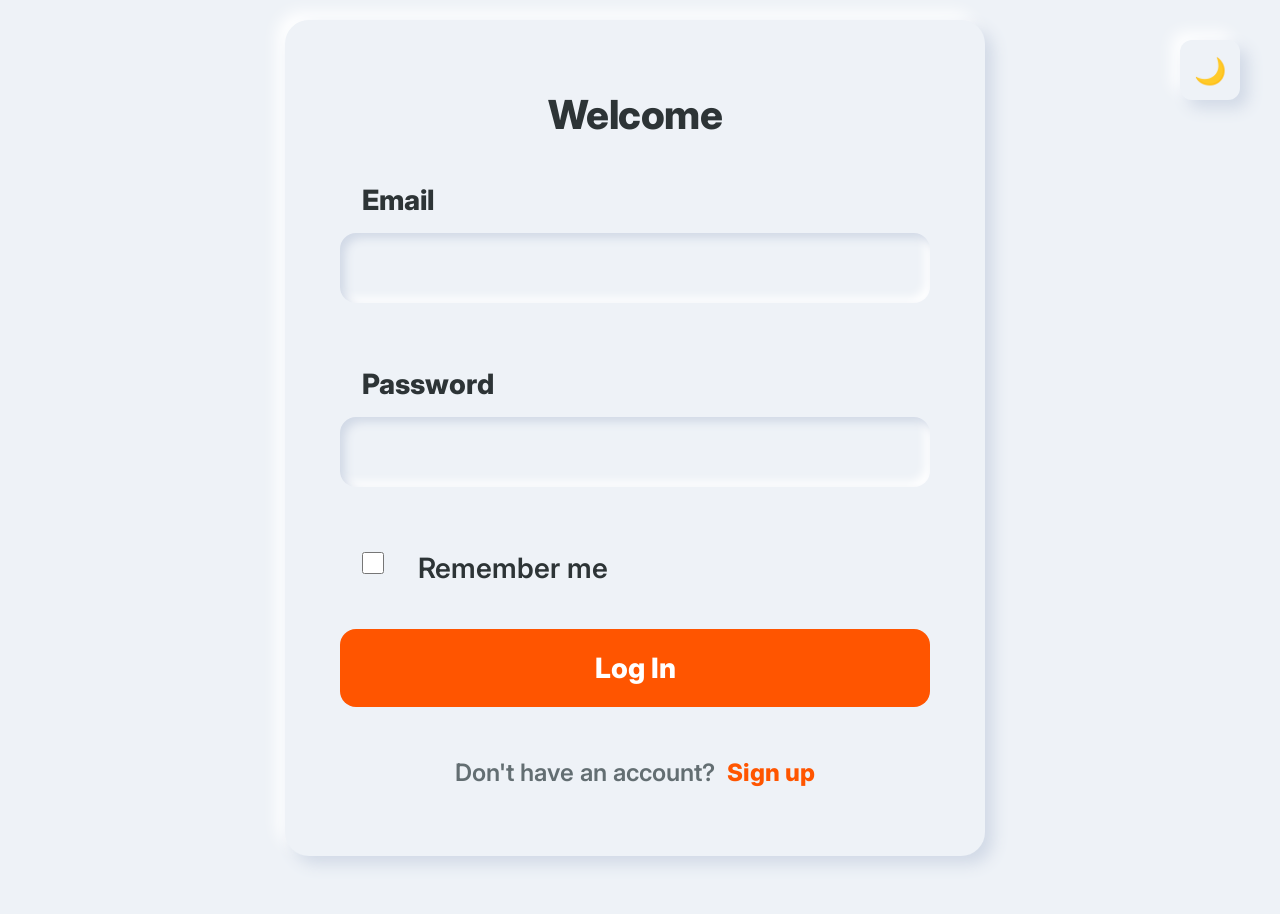
==== commit ab45d24d: "feat: add entrance animation to dashboard progress bars and donut chart" ====
--- a/index.html
+++ b/index.html
@@ -9,6 +9,8 @@
     <script src="js/theme.js"></script>
 </head>
 <body class="auth-body">
+
+    <div class="toast" id="toast"></div>
 
     <div class="fixed-theme-wrapper">
         <button type="button" class="btn-theme-fixed" id="themeToggleBtn" onclick="toggleTheme()" aria-label="Toggle Theme">🌙</button>
--- a/css/style.css
+++ b/css/style.css
@@ -57,12 +57,38 @@
     -moz-osx-font-smoothing: grayscale;
 }
 
+html {
+    scrollbar-gutter: stable;
+}
+
 html, body {
     min-height: 100vh;
     background-color: var(--bg-color) !important;
     color: var(--text-main);
     font-size: 19px;
     line-height: 1.5;
+    overflow-x: hidden;
+}
+
+/* Custom Neumorphic Scrollbars */
+::-webkit-scrollbar {
+    width: 10px;
+    height: 10px;
+}
+
+::-webkit-scrollbar-track {
+    background: var(--bg-color);
+}
+
+::-webkit-scrollbar-thumb {
+    background: var(--border-color);
+    border-radius: 20px;
+    border: 2px solid var(--bg-color);
+    transition: background 0.3s ease;
+}
+
+::-webkit-scrollbar-thumb:hover {
+    background: var(--accent-orange);
 }
 
 a {
@@ -77,9 +103,11 @@
 
 /* Base Containers */
 .container {
-    max-width: 1680px;
-    margin: 0 auto;
-    width: 95%;
+    max-width: 2100px !important;
+    width: 96% !important;
+    margin: 0 auto !important;
+    padding: 0 !important;
+    box-sizing: border-box;
 }
 
 .main-content {
@@ -313,13 +341,14 @@
 }
 
 .header-container {
-    max-width: 1680px;
-    width: 95%;
-    margin: 0 auto;
-    padding: 1.2rem 0;
+    max-width: 2100px !important;
+    width: 96% !important;
+    margin: 0 auto !important;
+    padding: 1.2rem 0 !important;
     display: flex;
     align-items: center;
     justify-content: space-between;
+    box-sizing: border-box;
 }
 
 .brand {
@@ -380,10 +409,10 @@
    ========================================================================== */
 .dashboard-container {
     flex: 1;
-    max-width: 1680px;
-    width: 95%;
-    margin: 0 auto;
-    padding: 1.25rem 0;
+    max-width: 2100px !important;
+    width: 96% !important;
+    margin: 0 auto !important;
+    padding: 1.25rem 0 !important;
     display: flex;
     flex-direction: column;
     gap: 1.25rem;
@@ -399,7 +428,8 @@
     flex-shrink: 0;
 }
 
-.welcome-section h1 { font-size: 2rem; font-weight: 800; text-align: left; margin: 0; }
+.welcome-section h1 { font-size: 2.5rem; font-weight: 800; text-align: left; margin: 0; }
+.welcome-section .subtitle { font-size: 1.15rem; font-weight: 600; color: var(--text-muted); margin-top: 0.4rem; }
 
 .metrics-grid {
     display: grid;
@@ -478,7 +508,7 @@
 .progress-fill {
     height: 100%;
     border-radius: 20px;
-    transition: width 0.6s cubic-bezier(0.4, 0, 0.2, 1);
+    transition: width 1.2s cubic-bezier(0.25, 1, 0.5, 1);
 }
 
 .fill-lead { background: linear-gradient(90deg, #3b82f6, #60a5fa); }
@@ -505,8 +535,8 @@
     margin-bottom: 1.2rem;
 }
 
-.section-header h2 { text-align: left; font-size: 1.5rem; font-weight: 800; margin: 0; }
-.link-view-all { color: var(--accent-orange); text-decoration: none; font-weight: 800; font-size: 1.15rem; }
+.section-header h2 { text-align: left; font-size: 1.8rem; font-weight: 800; margin: 0; }
+.link-view-all { color: var(--accent-orange); text-decoration: none; font-weight: 800; font-size: 1.3rem; }
 
 .table-responsive { flex: 1; overflow-y: auto; }
 .data-table { width: 100%; border-collapse: collapse; text-align: left; }
@@ -514,7 +544,7 @@
 .data-table th {
     color: var(--text-muted);
     font-weight: 800;
-    font-size: 0.95rem;
+    font-size: 1.15rem;
     text-transform: uppercase;
     padding: 1rem;
     border-bottom: 2px solid var(--border-color);
@@ -524,16 +554,16 @@
     padding: 1.2rem 1rem;
     border-bottom: 1px solid var(--border-color);
     vertical-align: middle;
-    font-size: 1.15rem;
+    font-size: 1.3rem;
     font-weight: 600;
 }
 
-.data-table td strong { font-size: 1.2rem; font-weight: 800; color: var(--text-main); }
+.data-table td strong { font-size: 1.4rem; font-weight: 800; color: var(--text-main); }
 
 .data-table td:last-child {
     white-space: nowrap;
     text-align: right;
-    font-size: 1.05rem;
+    font-size: 1.25rem;
     font-weight: 700;
     color: var(--text-muted);
 }
@@ -541,7 +571,7 @@
 .status-badge {
     padding: 0.5rem 1.1rem;
     border-radius: 20px;
-    font-size: 0.95rem;
+    font-size: 1.1rem;
     font-weight: 800;
     display: inline-block;
 }
@@ -566,9 +596,16 @@
 
 .btn-add-client {
     width: auto !important;
-    padding: 1rem 2rem !important;
-    font-size: 1.2rem !important;
+    padding: 0.8rem 1.6rem !important;
+    font-size: 1.1rem !important;
     margin: 0 !important;
+    height: 48px;
+    display: flex;
+    align-items: center;
+    justify-content: center;
+    box-sizing: border-box;
+    font-weight: 800 !important;
+    border-radius: var(--radius-sm) !important;
 }
 
 .toolbar {
@@ -607,7 +644,7 @@
 .clients-grid {
     display: grid;
     grid-template-columns: repeat(auto-fill, minmax(480px, 1fr));
-    gap: 2.2rem;
+    gap: 2rem;
     padding-bottom: 3.5rem;
 }
 
@@ -615,10 +652,10 @@
     background: var(--bg-color);
     box-shadow: var(--neo-shadow-out);
     border-radius: var(--radius-lg);
-    padding: 2.2rem;
-    display: flex;
-    flex-direction: column;
-    gap: 1.6rem;
+    padding: 1.4rem;
+    display: flex;
+    flex-direction: column;
+    gap: 1.2rem;
     cursor: pointer;
     transition: all 0.25s ease;
     overflow: hidden;
@@ -626,32 +663,57 @@
 
 .client-card:hover { transform: translateY(-3px); box-shadow: var(--neo-shadow-card-hover); }
 
-.client-card-header { display: flex; align-items: center; gap: 1.4rem; }
-.client-avatar { width: 76px; height: 76px; border-radius: 50%; box-shadow: var(--neo-shadow-out); object-fit: cover; flex-shrink: 0; }
+.client-card-header { display: flex; align-items: center; gap: 1.2rem; }
+.client-avatar { width: 70px; height: 70px; border-radius: 50%; box-shadow: var(--neo-shadow-out); object-fit: cover; flex-shrink: 0; }
 .client-title-info { overflow: hidden; }
 .client-title-info h3 { font-size: 1.45rem; font-weight: 800; color: var(--text-main); white-space: nowrap; overflow: hidden; text-overflow: ellipsis; }
 .client-company-name { font-size: 1.05rem; font-weight: 700; color: var(--text-muted); white-space: nowrap; overflow: hidden; text-overflow: ellipsis; display: block; }
 
 .client-card-body {
     background: var(--bg-color);
-    padding: 1.4rem;
+    padding: 1rem;
     border-radius: var(--radius-md);
     box-shadow: var(--neo-shadow-in);
     display: flex;
     flex-direction: column;
-    gap: 0.8rem;
-}
-
-.card-info-row { display: flex; justify-content: space-between; align-items: center; font-size: 1.05rem; gap: 1rem; }
-.card-info-row span { color: var(--text-muted); font-weight: 600; flex-shrink: 0; }
-.card-info-row strong { color: var(--text-main); font-weight: 700; text-align: right; font-size: 0.98rem; white-space: nowrap; overflow: hidden; text-overflow: ellipsis; }
-.deal-value-text { color: var(--accent-orange) !important; font-weight: 800 !important; font-size: 1.25rem !important; }
-
-.client-card-footer { display: flex; justify-content: space-between; align-items: center; gap: 1rem; margin-top: auto; }
+    gap: 0.7rem;
+}
+
+.card-info-row {
+    display: flex;
+    flex-direction: column;
+    align-items: flex-start;
+    font-size: 1.05rem;
+    gap: 0.15rem;
+}
+
+.card-info-row span {
+    color: var(--text-muted);
+    font-weight: 700;
+    font-size: 0.95rem;
+    text-transform: uppercase;
+    letter-spacing: 0.5px;
+    flex-shrink: 0;
+}
+
+.card-info-row strong {
+    color: var(--text-main);
+    font-weight: 700;
+    text-align: left;
+    font-size: 1.15rem;
+    white-space: normal;
+    word-break: normal;
+    overflow-wrap: break-word;
+    width: 100%;
+}
+
+.deal-value-text { color: var(--accent-orange) !important; font-weight: 800 !important; font-size: 1.35rem !important; }
+
+.client-card-footer { display: flex; justify-content: space-between; align-items: center; gap: 0.4rem; margin-top: auto; }
 
 .select-status-inline {
-    padding: 0.7rem 1.3rem;
-    font-size: 1.05rem;
+    padding: 0.5rem 0.8rem;
+    font-size: 0.95rem;
     font-weight: 800;
     border: none;
     border-radius: var(--radius-sm);
@@ -663,8 +725,8 @@
 }
 
 .btn-delete-client {
-    padding: 0.7rem 1.4rem;
-    font-size: 1rem;
+    padding: 0.5rem 0.8rem;
+    font-size: 0.95rem;
     font-weight: 800;
     color: var(--danger-color);
     background: var(--bg-color);
@@ -701,7 +763,7 @@
     box-shadow: 0 12px 45px rgba(0, 0, 0, 0.12), 0 2px 10px rgba(0, 0, 0, 0.06) !important;
     padding: 3rem !important;
     width: 100%;
-    max-width: 620px !important;
+    max-width: 680px !important;
     margin: 0 !important;
     border: 1px solid rgba(255, 255, 255, 0.6);
 }
@@ -782,23 +844,24 @@
 
 .info-item {
     background: var(--bg-color);
-    padding: 1.1rem 1.6rem;
+    padding: 1.2rem 1.8rem;
     border-radius: var(--radius-md);
     box-shadow: var(--neo-shadow-in);
     display: flex;
-    justify-content: space-between;
-    align-items: center;
-}
-
-.info-label { font-size: 0.9rem; color: var(--text-muted); font-weight: 800; text-transform: uppercase; letter-spacing: 0.5px; }
-.info-value { font-size: 1.1rem; color: var(--text-main); font-weight: 800; text-align: right; }
+    flex-direction: column;
+    align-items: flex-start;
+    gap: 0.4rem;
+}
+
+.info-label { font-size: 1rem; color: var(--text-muted); font-weight: 800; text-transform: uppercase; letter-spacing: 0.6px; }
+.info-value { font-size: 1.2rem; color: var(--text-main); font-weight: 800; text-align: left; word-break: break-all; }
 
 /* Notes Section */
 .notes-section { margin-bottom: 2rem; }
 .notes-section h4 { font-size: 1.25rem; font-weight: 800; margin-bottom: 1rem; color: var(--text-main); }
 
 .notes-list-box {
-    max-height: 160px;
+    max-height: 280px;
     overflow-y: auto;
     padding: 1.2rem 1.5rem;
     background: var(--bg-color);
@@ -820,20 +883,21 @@
 .note-text { font-size: 1.05rem; font-weight: 600; color: var(--text-main); }
 .note-date { font-size: 0.85rem; font-weight: 600; color: var(--text-muted); margin-top: 0.2rem; display: block; }
 
-.add-note-row { display: flex; gap: 1rem; }
-.note-input { flex: 1; padding: 16px 20px !important; font-size: 1.05rem !important; }
+.add-note-row { display: flex; gap: 1rem; align-items: center; }
+.note-input { flex: 1; padding: 20px 24px !important; font-size: 20px !important; }
 
 .btn-add-note {
     width: auto !important;
-    padding: 16px 28px !important;
-    font-size: 1.05rem !important;
+    padding: 20px 32px !important;
+    font-size: 20px !important;
     margin: 0 !important;
+    font-weight: 800;
 }
 
 .btn-reminder {
     width: 100%;
-    padding: 1.2rem;
-    font-size: 1.15rem;
+    padding: 20px 32px !important;
+    font-size: 20px !important;
     font-weight: 800;
     color: var(--accent-orange);
     background: var(--bg-color);
@@ -853,15 +917,21 @@
    ========================================================================== */
 .profile-layout-grid {
     display: grid;
-    grid-template-columns: 1fr 1.5fr;
+    grid-template-columns: 1fr 1.2fr 1.2fr;
     gap: 2.2rem;
-    align-items: start;
-}
-
-.profile-col-left, .profile-col-right {
+    align-items: stretch;
+}
+
+.profile-col-left, .profile-col-middle, .profile-col-right {
     display: flex;
     flex-direction: column;
     gap: 2.2rem;
+}
+
+@media (max-width: 1024px) {
+    .profile-layout-grid {
+        grid-template-columns: 1fr;
+    }
 }
 
 .profile-card {
@@ -870,6 +940,23 @@
     box-shadow: var(--neo-shadow-out);
     padding: 2.8rem !important;
     margin: 0 !important;
+    display: flex;
+    flex-direction: column;
+    flex: 1;
+}
+
+.profile-card form {
+    display: flex;
+    flex-direction: column;
+    flex: 1;
+}
+
+.profile-card form .btn-submit-glass {
+    margin-top: auto;
+}
+
+.profile-card .btn-reset-data {
+    margin-top: auto;
 }
 
 .profile-card h3 {
@@ -913,13 +1000,14 @@
 }
 
 .profile-meta {
-    font-size: 1rem;
+    font-size: 1.15rem;
     font-weight: 600;
     color: var(--accent-orange);
     margin-top: 0.5rem;
 }
 
 .danger-card { border-left: 6px solid var(--danger-color); }
+.danger-card .card-subtitle { font-size: 1.15rem !important; color: var(--text-main) !important; font-weight: 600 !important; }
 .btn-reset-data { margin-top: 1.2rem; width: 100%; font-size: 1.1rem; padding: 1rem; }
 
 /* ==========================================================================
@@ -1051,9 +1139,9 @@
 }
 
 .btn-call-start, .btn-call-end {
-    padding: 0.6rem 1.2rem;
-    font-size: 1rem;
-    font-weight: 700;
+    padding: 16px 28px;
+    font-size: 1.1rem;
+    font-weight: 800;
     border: none;
     border-radius: var(--radius-sm);
     cursor: pointer;
@@ -1119,18 +1207,26 @@
     box-shadow: var(--neo-shadow-in);
     padding: 4px;
     border-radius: var(--radius-sm);
+    height: 48px;
+    box-sizing: border-box;
+    align-items: center;
 }
 
 .btn-view-toggle {
-    padding: 0.5rem 1rem;
-    font-size: 0.95rem;
-    font-weight: 700;
+    padding: 0.5rem 1.2rem;
+    font-size: 1.1rem;
+    font-weight: 800;
     border: none;
     border-radius: calc(var(--radius-sm) - 4px);
     background: transparent;
     color: var(--text-muted);
     cursor: pointer;
     transition: all 0.2s ease;
+    height: 100%;
+    display: flex;
+    align-items: center;
+    justify-content: center;
+    box-sizing: border-box;
 }
 
 .btn-view-toggle.active {
@@ -1168,7 +1264,7 @@
 }
 
 .column-header {
-    font-size: 1.2rem;
+    font-size: 1.4rem;
     font-weight: 800;
     padding-bottom: 0.8rem;
     border-bottom: 2px solid var(--border-color);
@@ -1180,11 +1276,12 @@
 
 .lead-header { color: var(--accent-orange); }
 .contacted-header { color: var(--warning-color); }
+.proposal-header { color: var(--purple-color); }
 .won-header { color: var(--success-color); }
 .lost-header { color: var(--danger-color); }
 
 .column-count {
-    font-size: 0.9rem;
+    font-size: 1.05rem;
     font-weight: 700;
     background: var(--border-color);
     color: var(--text-main);
@@ -1219,21 +1316,21 @@
 }
 
 .kanban-card-title {
-    font-size: 1.05rem;
+    font-size: 1.25rem;
     font-weight: 700;
     color: var(--text-main);
     margin-bottom: 0.3rem;
 }
 
 .kanban-card-company {
-    font-size: 0.85rem;
+    font-size: 1.05rem;
     font-weight: 600;
     color: var(--text-muted);
     margin-bottom: 0.6rem;
 }
 
 .kanban-card-value {
-    font-size: 1rem;
+    font-size: 1.2rem;
     font-weight: 800;
     color: var(--success-color);
 }
@@ -1242,16 +1339,16 @@
     text-align: center;
     padding: 2rem;
     color: var(--text-muted);
-    font-size: 0.95rem;
+    font-size: 1.15rem;
     font-weight: 600;
     border: 2px dashed var(--border-color);
     border-radius: var(--radius-sm);
 }
 
 .btn-export-csv {
-    padding: 0.7rem 1.4rem;
-    font-size: 1rem;
-    font-weight: 700;
+    padding: 0.8rem 1.6rem;
+    font-size: 1.1rem;
+    font-weight: 800;
     border: none;
     border-radius: var(--radius-sm);
     cursor: pointer;
@@ -1259,6 +1356,11 @@
     color: var(--text-main);
     box-shadow: var(--neo-shadow-out);
     transition: all 0.2s ease;
+    height: 48px;
+    display: flex;
+    align-items: center;
+    justify-content: center;
+    box-sizing: border-box;
 }
 
 .btn-export-csv:hover {
@@ -1298,4 +1400,274 @@
         margin-top: 0.5rem !important;
         margin-left: 0 !important;
     }
+}
+
+/* Page transitions and visual polish */
+.no-transitions * {
+    transition: none !important;
+}
+
+@keyframes slideInDown {
+    0% {
+        opacity: 0;
+        transform: translateY(-40px) scale(0.92);
+    }
+    60% {
+        transform: translateY(8px) scale(1.02);
+    }
+    85% {
+        transform: translateY(-3px) scale(0.99);
+    }
+    100% {
+        opacity: 1;
+        transform: translateY(0) scale(1);
+    }
+}
+
+.client-card {
+    animation: slideInDown 0.6s cubic-bezier(0.175, 0.885, 0.32, 1.275) both;
+}
+
+.container {
+    animation: fadeIn 0.4s ease both;
+}
+
+/* ==========================================================================
+   Tactile Micro-Animations & Chic Neumorphic Interactions
+   ========================================================================== */
+
+/* 1. Neumorphic Floating Toast Notification */
+.toast {
+    position: fixed;
+    top: 30px;
+    left: 50%;
+    transform: translateX(-50%) translateY(-20px);
+    background: var(--bg-color);
+    box-shadow: var(--neo-shadow-out);
+    border-radius: var(--radius-sm);
+    padding: 1rem 2.2rem;
+    font-size: 1.1rem;
+    font-weight: 800;
+    z-index: 2000;
+    display: block !important;
+    opacity: 0;
+    pointer-events: none;
+    transition: all 0.35s cubic-bezier(0.175, 0.885, 0.32, 1.275);
+    border: 1px solid rgba(255, 255, 255, 0.4);
+}
+
+.toast.show {
+    opacity: 1 !important;
+    transform: translateX(-50%) translateY(0) !important;
+    pointer-events: auto !important;
+}
+
+body.dark-mode .toast {
+    border-color: rgba(255, 255, 255, 0.08);
+}
+
+/* 2. Live Clock Breathing Activity Indicator */
+.live-clock {
+    position: relative;
+    display: flex;
+    align-items: center;
+    gap: 10px;
+}
+
+.live-clock::before {
+    content: '';
+    display: inline-block;
+    width: 9px;
+    height: 9px;
+    background-color: var(--success-color);
+    border-radius: 50%;
+    box-shadow: 0 0 10px var(--success-color);
+    animation: clockBlink 2.2s infinite;
+}
+
+@keyframes clockBlink {
+    0%, 100% { opacity: 0.45; transform: scale(0.9); }
+    50% { opacity: 1; transform: scale(1.15); }
+}
+
+/* 3. Metrics Cards Floating & Icons Pop */
+.metric-card {
+    transition: transform 0.35s cubic-bezier(0.25, 0.8, 0.25, 1), box-shadow 0.35s ease !important;
+}
+
+.metric-card:hover {
+    transform: translateY(-5px) scale(1.01) !important;
+    box-shadow: var(--neo-shadow-card-hover) !important;
+}
+
+.metric-icon svg {
+    transition: transform 0.4s cubic-bezier(0.34, 1.56, 0.64, 1) !important;
+}
+
+.metric-card:hover .metric-icon svg {
+    transform: scale(1.18) rotate(5deg) !important;
+}
+
+/* 4. Kanban Cards Magnet Floating Effect */
+.kanban-card {
+    transition: transform 0.35s cubic-bezier(0.34, 1.56, 0.64, 1), box-shadow 0.35s ease !important;
+}
+
+.kanban-card:hover {
+    transform: translateY(-5px) scale(1.02) !important;
+    box-shadow: var(--neo-shadow-card-hover) !important;
+}
+
+/* 5. Tactile Depress Active State for All Neumorphic Inputs & Buttons */
+.btn-submit-glass, .btn-export-csv, .btn-add-client, .btn-theme, .btn-logout, .btn-reminder, .btn-call-start, 
+.btn-call-end, .btn-add-note, .btn-view-toggle, .btn-reset-data, .btn-load-more, .chip, .btn-edit-client, .btn-delete-client {
+    transition: transform 0.2s cubic-bezier(0.25, 0.8, 0.25, 1), box-shadow 0.2s ease, background-color 0.2s ease !important;
+}
+
+.btn-submit-glass:active, .btn-export-csv:active, .btn-add-client:active, .btn-theme:active, .btn-logout:active, 
+.btn-reminder:active, .btn-call-start:active, .btn-call-end:active, .btn-add-note:active, .btn-view-toggle:active, 
+.btn-reset-data:active, .btn-load-more:active, .chip:active, .btn-edit-client:active, .btn-delete-client:active {
+    transform: scale(0.97) !important;
+    box-shadow: var(--neo-shadow-in) !important;
+}
+
+/* 6. Smooth Focus Transition on Inputs */
+.form-input-neo {
+    transition: box-shadow 0.3s cubic-bezier(0.25, 0.8, 0.25, 1), background-color 0.3s ease !important;
+}
+
+/* Comprehensive Responsive Layouts */
+@media (max-width: 1024px) {
+    .metrics-grid {
+        grid-template-columns: repeat(2, 1fr) !important;
+        gap: 1.2rem !important;
+    }
+}
+
+@media (max-width: 900px) {
+    .dashboard-bottom-grid {
+        grid-template-columns: 1fr !important;
+        gap: 1.5rem !important;
+    }
+    .dashboard-body {
+        height: auto !important;
+        overflow: auto !important;
+    }
+}
+
+@media (max-width: 768px) {
+    .header-container {
+        flex-direction: column !important;
+        gap: 1rem !important;
+        padding: 1rem 0 !important;
+    }
+    .nav-menu {
+        width: 100% !important;
+        justify-content: center !important;
+        gap: 1rem !important;
+    }
+    .header-actions {
+        width: 100% !important;
+        justify-content: center !important;
+        gap: 1rem !important;
+    }
+    .page-header-bar h1 {
+        font-size: 2rem !important;
+        text-align: center !important;
+    }
+    .toolbar {
+        flex-direction: column !important;
+        align-items: stretch !important;
+        padding: 1.2rem !important;
+    }
+    .search-box-wrapper {
+        min-width: 100% !important;
+    }
+    .filter-chips {
+        justify-content: center !important;
+        width: 100% !important;
+    }
+    .sort-select {
+        width: 100% !important;
+    }
+}
+
+@media (max-width: 576px) {
+    .metrics-grid {
+        grid-template-columns: 1fr !important;
+    }
+    .card.modal-card {
+        padding: 1.5rem !important;
+        width: 92% !important;
+        margin: 10px !important;
+    }
+    .modal-header h2 {
+        font-size: 1.8rem !important;
+    }
+    .client-card {
+        padding: 1.2rem !important;
+    }
+    .client-card-footer {
+        flex-wrap: wrap !important;
+        gap: 0.6rem !important;
+    }
+    .select-status-inline, .btn-edit-client, .btn-delete-client {
+        width: 100% !important;
+        text-align: center !important;
+    }
+}
+
+/* Dashboard Page Mobile Responsive Styles */
+@media (max-width: 768px) {
+    .dashboard-container {
+        padding: 1rem !important;
+        gap: 1rem !important;
+    }
+    .welcome-section {
+        padding: 1.2rem !important;
+    }
+    .welcome-section h1 {
+        font-size: 2rem !important;
+        text-align: center !important;
+    }
+    .pipeline-section, .recent-clients-section {
+        padding: 1.2rem !important;
+    }
+}
+
+@media (max-width: 576px) {
+    .metric-card {
+        padding: 1rem !important;
+        gap: 1rem !important;
+    }
+    .metric-icon {
+        width: 50px !important;
+        height: 50px !important;
+    }
+    .metric-icon svg {
+        width: 18px !important;
+        height: 18px !important;
+    }
+    .metric-value {
+        font-size: 1.6rem !important;
+    }
+    .metric-label {
+        font-size: 0.8rem !important;
+    }
+    .section-header {
+        flex-direction: column !important;
+        align-items: flex-start !important;
+        gap: 0.6rem !important;
+    }
+    .data-table th, .data-table td {
+        padding: 0.8rem 0.6rem !important;
+        font-size: 1.05rem !important;
+    }
+    .data-table td strong {
+        font-size: 1.15rem !important;
+    }
+    .status-badge {
+        padding: 0.4rem 0.8rem !important;
+        font-size: 0.95rem !important;
+    }
 }
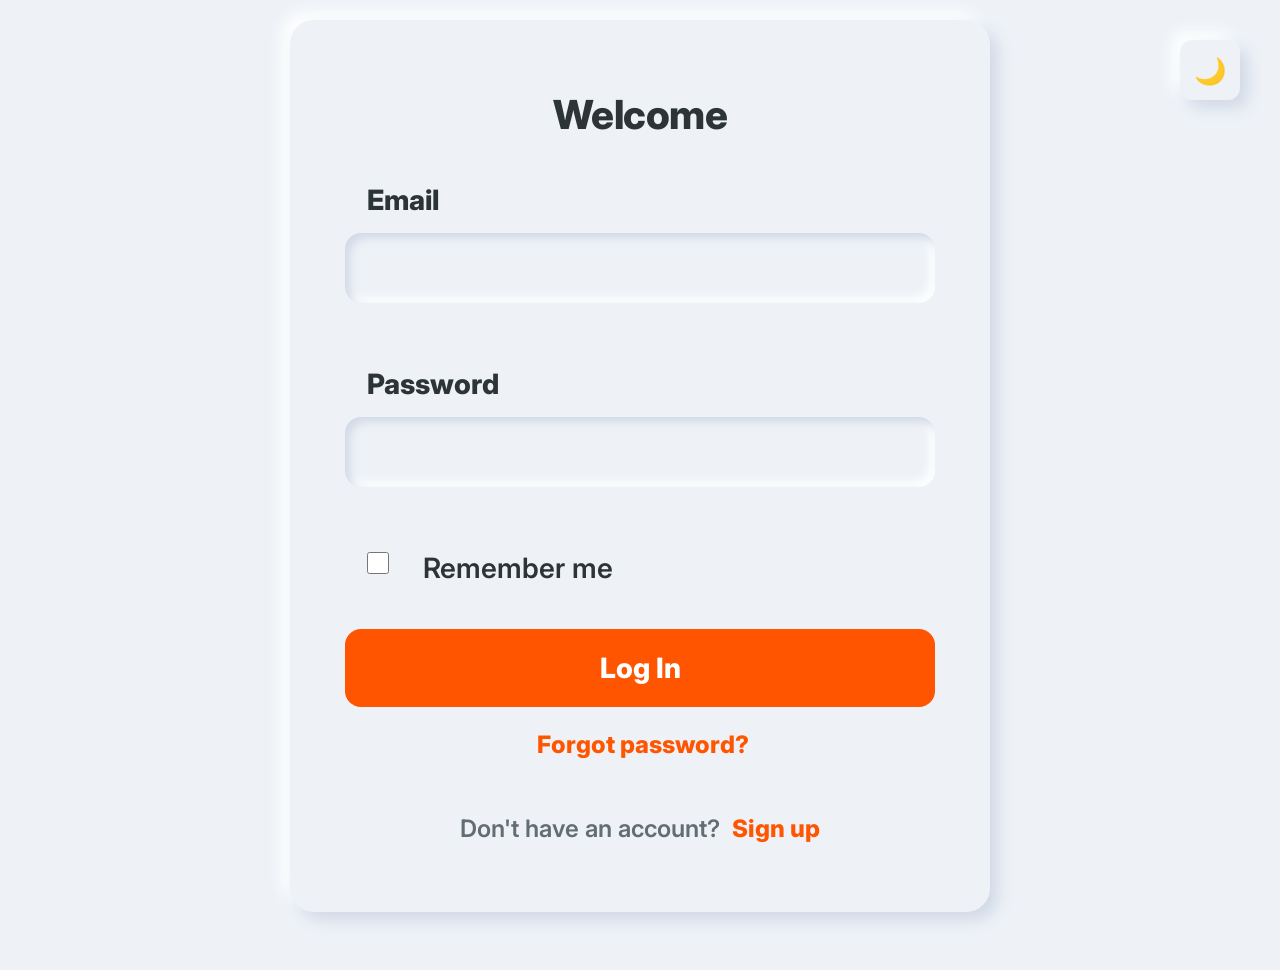
==== commit 2aae6515: "fix: audit - resolve white card flash on navigation, fix duplicate toast CSS, add missing viewport m" ====
--- a/index.html
+++ b/index.html
@@ -2,6 +2,7 @@
 <html lang="en">
 <head>
     <meta charset="UTF-8">
+    <meta name="viewport" content="width=device-width, initial-scale=1.0">
     <title>10X CRM - Login</title>
     <link href="https://fonts.googleapis.com/css2?family=Inter:wght@400;500;600;700;800&display=swap" rel="stylesheet">
     <link rel="stylesheet" href="css/style.css">
@@ -36,6 +37,9 @@
             </div>
             <button type="submit" class="btn-submit-glass">Log In</button>
         </form>
+        <div class="link" style="margin-top: 20px !important;">
+            <a href="forgot-password.html">Forgot password?</a>
+        </div>
         <div class="link">
             Don't have an account? <a href="signup.html">Sign up</a>
         </div>
--- a/css/style.css
+++ b/css/style.css
@@ -58,7 +58,7 @@
 }
 
 html {
-    scrollbar-gutter: stable;
+    /* scrollbar-gutter removed: caused white card flash on right side during page navigation */
 }
 
 html, body {
@@ -1013,21 +1013,7 @@
 /* ==========================================================================
    9. TOAST NOTIFICATIONS & LOADING/EMPTY STATES
    ========================================================================== */
-.toast {
-    position: fixed;
-    bottom: 40px;
-    right: 40px;
-    padding: 22px 42px;
-    font-size: 22px;
-    font-weight: 800;
-    border-radius: var(--radius-md);
-    background: var(--bg-color);
-    box-shadow: var(--neo-shadow-out);
-    color: var(--accent-orange);
-    z-index: 2000;
-    display: none;
-    animation: fadeIn 0.3s ease;
-}
+/* Old toast styles removed — replaced by improved neumorphic toast below (section 10) */
 
 @keyframes fadeIn {
     from { opacity: 0; transform: translateY(10px); }
@@ -1306,6 +1292,10 @@
     transition: transform 0.2s ease, box-shadow 0.2s ease;
 }
 
+.kanban-card.animate-entrance {
+    animation: slideInDown 0.6s cubic-bezier(0.175, 0.885, 0.32, 1.275) both;
+}
+
 .kanban-card:hover {
     transform: translateY(-2px);
     box-shadow: var(--neo-shadow-card-hover);
@@ -1428,9 +1418,7 @@
     animation: slideInDown 0.6s cubic-bezier(0.175, 0.885, 0.32, 1.275) both;
 }
 
-.container {
-    animation: fadeIn 0.4s ease both;
-}
+/* .container fadeIn animation removed: caused white card flash during page transitions */
 
 /* ==========================================================================
    Tactile Micro-Animations & Chic Neumorphic Interactions
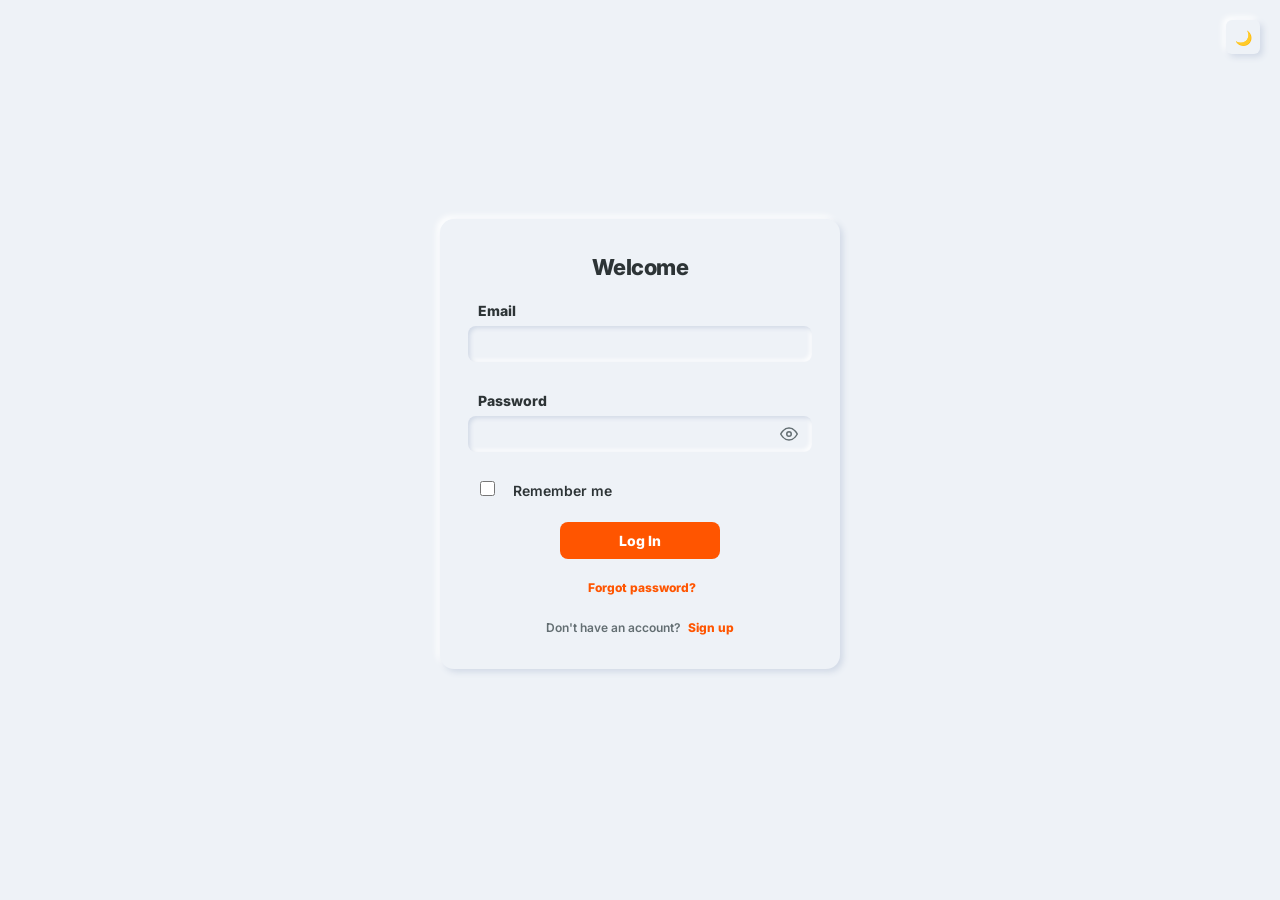
==== commit 2ba3ad4b: "feat: add password visibility toggle eye button to login, signup, reset password and profile forms" ====
--- a/index.html
+++ b/index.html
@@ -6,8 +6,10 @@
     <title>10X CRM - Login</title>
     <link href="https://fonts.googleapis.com/css2?family=Inter:wght@400;500;600;700;800&display=swap" rel="stylesheet">
     <link rel="stylesheet" href="css/style.css">
-    <script src="js/guard.js"></script>
-    <script src="js/theme.js"></script>
+    <link rel="stylesheet" href="css/responsive.css">
+    <script src="js/guard.js" defer></script>
+    <script src="js/theme.js" defer></script>
+    
 </head>
 <body class="auth-body">
 
@@ -28,7 +30,19 @@
             </div>
             <div class="form-group">
                 <label>Password</label>
-                <input type="password" id="loginPassword" class="form-input-neo">
+                <div class="password-wrapper">
+                    <input type="password" id="loginPassword" class="form-input-neo">
+                    <button type="button" class="btn-toggle-password" onclick="togglePasswordVisibility('loginPassword', this)" title="Show/Hide Password" aria-label="Toggle password visibility">
+                        <svg class="eye-icon eye-open" xmlns="http://www.w3.org/2000/svg" width="18" height="18" viewBox="0 0 24 24" fill="none" stroke="currentColor" stroke-width="2" stroke-linecap="round" stroke-linejoin="round">
+                            <path d="M1 12s4-8 11-8 11 8 11 8-4 8-11 8-11-8-11-8z"></path>
+                            <circle cx="12" cy="12" r="3"></circle>
+                        </svg>
+                        <svg class="eye-icon eye-closed" xmlns="http://www.w3.org/2000/svg" width="18" height="18" viewBox="0 0 24 24" fill="none" stroke="currentColor" stroke-width="2" stroke-linecap="round" stroke-linejoin="round" style="display: none;">
+                            <path d="M17.94 17.94A10.07 10.07 0 0 1 12 20c-7 0-11-8-11-8a18.45 18.45 0 0 1 5.06-5.94M9.9 4.24A9.12 9.12 0 0 1 12 4c7 0 11 8 11 8a18.5 18.5 0 0 1-2.16 3.19m-6.72-1.07a3 3 0 1 1-4.24-4.24"></path>
+                            <line x1="1" y1="1" x2="23" y2="23"></line>
+                        </svg>
+                    </button>
+                </div>
                 <div class="error-text" id="loginPasswordError"></div>
             </div>
             <div class="form-group-checkbox">
--- a/css/style.css
+++ b/css/style.css
@@ -22,13 +22,13 @@
     --text-muted: #636e72;
     
     /* Soft Neumorphic Shadows (Soft 3D) */
-    --neo-shadow-out: 8px 8px 16px #d1d9e6, -8px -8px 16px #ffffff;
-    --neo-shadow-in: inset 5px 5px 10px #d1d9e6, inset -5px -5px 10px #ffffff;
-    --neo-shadow-card-hover: 12px 12px 24px #c2cbdc, -12px -12px 24px #ffffff;
-
-    --radius-lg: 24px;
-    --radius-md: 16px;
-    --radius-sm: 12px;
+    --neo-shadow-out: 3px 3px 6px #d1d9e6, -3px -3px 6px #ffffff;
+    --neo-shadow-in: inset 2px 2px 4px #d1d9e6, inset -2px -2px 4px #ffffff;
+    --neo-shadow-card-hover: 5px 5px 12px #c2cbdc, -5px -5px 12px #ffffff;
+
+    --radius-lg: 14px;
+    --radius-md: 8px;
+    --radius-sm: 6px;
 }
 
 /* Dark Mode Overrides */
@@ -40,9 +40,9 @@
     --text-main: #f1f3f7;
     --text-muted: #828a99;
     
-    --neo-shadow-out: 8px 8px 18px #0e0f12, -8px -8px 18px #22252e;
-    --neo-shadow-in: inset 5px 5px 10px #0e0f12, inset -5px -5px 10px #22252e;
-    --neo-shadow-card-hover: 12px 12px 24px #0a0b0d, -12px -12px 24px #262933;
+    --neo-shadow-out: 3px 3px 8px #0e0f12, -3px -3px 8px #22252e;
+    --neo-shadow-in: inset 2px 2px 4px #0e0f12, inset -2px -2px 4px #22252e;
+    --neo-shadow-card-hover: 5px 5px 12px #0a0b0d, -5px -5px 12px #262933;
 }
 
 /* ==========================================================================
@@ -65,15 +65,15 @@
     min-height: 100vh;
     background-color: var(--bg-color) !important;
     color: var(--text-main);
-    font-size: 19px;
+    font-size: 12px;
     line-height: 1.5;
     overflow-x: hidden;
 }
 
 /* Custom Neumorphic Scrollbars */
 ::-webkit-scrollbar {
-    width: 10px;
-    height: 10px;
+    width: 6px;
+    height: 6px;
 }
 
 ::-webkit-scrollbar-track {
@@ -103,8 +103,8 @@
 
 /* Base Containers */
 .container {
-    max-width: 2100px !important;
-    width: 96% !important;
+    max-width: 1440px !important;
+    width: 82% !important;
     margin: 0 auto !important;
     padding: 0 !important;
     box-sizing: border-box;
@@ -112,7 +112,7 @@
 
 .main-content {
     flex: 1;
-    padding: 2.5rem 0;
+    padding: 1.2rem 0;
 }
 
 .app-body {
@@ -133,22 +133,22 @@
     justify-content: center;
     align-items: center;
     min-height: 100vh;
-    padding: 20px;
+    padding: 14px;
     position: relative;
 }
 
 /* Theme Toggle Fixed Wrapper (Auth Pages) */
 .fixed-theme-wrapper {
     position: fixed;
-    top: 40px;
-    right: 40px;
+    top: 20px;
+    right: 20px;
     z-index: 100;
 }
 
 .btn-theme-fixed {
-    width: 60px;
-    height: 60px;
-    font-size: 26px;
+    width: 34px;
+    height: 34px;
+    font-size: 14px;
     background: var(--bg-color);
     border: none;
     border-radius: var(--radius-sm) !important;
@@ -172,66 +172,66 @@
     background: var(--bg-color);
     border-radius: var(--radius-lg);
     box-shadow: var(--neo-shadow-out);
-    padding: 2.5rem;
-    margin-bottom: 2rem;
+    padding: 1.2rem;
+    margin-bottom: 1rem;
 }
 
 .auth-body .card {
-    padding: 65px 55px !important;
+    padding: 32px 28px !important;
     width: 100%;
-    max-width: 700px !important;
+    max-width: 400px !important;
 }
 
 h2 {
-    font-size: 36px;
+    font-size: 20px;
     font-weight: 800;
     letter-spacing: -0.5px;
-    margin-bottom: 12px;
+    margin-bottom: 6px;
     color: var(--text-main);
 }
 
 .auth-body h2 {
-    font-size: 40px !important;
+    font-size: 22px !important;
     text-align: center;
 }
 
 .card-subtitle {
-    font-size: 18px;
+    font-size: 11px;
     font-weight: 500;
     color: var(--text-muted);
-    margin-bottom: 28px;
+    margin-bottom: 14px;
 }
 
 .auth-body .card-subtitle {
     text-align: center;
-    font-size: 20px;
-    margin-bottom: 36px;
+    font-size: 12px;
+    margin-bottom: 18px;
 }
 
 .form-group {
-    margin-bottom: 28px;
+    margin-bottom: 14px;
     display: flex;
     flex-direction: column;
 }
 
 label {
     display: block;
-    font-size: 22px;
-    font-weight: 800;
-    margin-bottom: 10px;
-    margin-left: 6px;
+    font-size: 12px;
+    font-weight: 800;
+    margin-bottom: 4px;
+    margin-left: 3px;
     color: var(--text-main);
 }
 
 .auth-body label {
-    font-size: 28px !important;
-    margin: 22px 0 12px 22px !important;
+    font-size: 14px !important;
+    margin: 10px 0 5px 10px !important;
 }
 
 .form-input-neo {
     width: 100%;
-    padding: 20px 24px;
-    font-size: 20px;
+    padding: 9px 12px;
+    font-size: 12px;
     font-weight: 600;
     color: var(--text-main);
     background: var(--bg-color);
@@ -244,8 +244,8 @@
 }
 
 .auth-body .form-input-neo {
-    padding: 22px 26px !important;
-    font-size: 22px !important;
+    padding: 10px 14px !important;
+    font-size: 13px !important;
 }
 
 body.dark-mode .form-input-neo {
@@ -269,22 +269,61 @@
 
 .error-text {
     color: var(--danger-color);
-    font-size: 16px;
+    font-size: 10px;
     font-weight: 700;
-    margin-top: 8px;
-    margin-left: 8px;
+    margin-top: 3px;
+    margin-left: 4px;
 }
 
 .auth-body .error-text {
-    font-size: 18px;
-    margin-top: 10px;
-    margin-left: 22px;
+    font-size: 10px;
+    margin-top: 4px;
+    margin-left: 10px;
+}
+
+/* Password Eye Toggle */
+.password-wrapper {
+    position: relative;
+    display: flex;
+    align-items: center;
+    width: 100%;
+}
+
+.password-wrapper .form-input-neo {
+    padding-right: 40px !important;
+}
+
+.btn-toggle-password {
+    position: absolute;
+    right: 8px;
+    background: none;
+    border: none;
+    color: var(--text-muted);
+    cursor: pointer;
+    padding: 6px;
+    display: flex;
+    align-items: center;
+    justify-content: center;
+    border-radius: var(--radius-sm);
+    transition: color 0.2s ease, transform 0.15s ease;
+    z-index: 5;
+}
+
+.btn-toggle-password:hover {
+    color: var(--accent-orange);
+    transform: scale(1.1);
+}
+
+.btn-toggle-password:focus {
+    outline: none;
 }
 
 .btn-submit-glass {
-    width: 100%;
-    padding: 20px 32px;
-    font-size: 22px;
+    width: auto;
+    min-width: 150px;
+    max-width: 220px;
+    padding: 9px 24px;
+    font-size: 12px;
     font-weight: 800;
     color: #ffffff !important;
     background: var(--accent-orange) !important;
@@ -294,14 +333,30 @@
     display: flex;
     align-items: center;
     justify-content: center;
-    margin-top: 20px;
+    margin-top: 10px;
+    margin-left: auto;
+    margin-right: auto;
     transition: all 0.2s ease;
 }
 
 .auth-body .btn-submit-glass {
-    padding: 22px 36px !important;
-    font-size: 28px !important;
-    margin-top: 28px !important;
+    padding: 10px 24px !important;
+    font-size: 14px !important;
+    margin-top: 14px !important;
+    width: auto !important;
+    min-width: 160px !important;
+    max-width: 200px !important;
+    margin-left: auto !important;
+    margin-right: auto !important;
+}
+
+.btn-load-more {
+    width: auto !important;
+    min-width: 140px !important;
+    max-width: 180px !important;
+    padding: 9px 24px !important;
+    margin: 0 auto !important;
+    display: inline-flex !important;
 }
 
 .btn-submit-glass:hover {
@@ -310,8 +365,8 @@
 }
 
 .link {
-    margin-top: 48px !important;
-    font-size: 24px !important;
+    margin-top: 22px !important;
+    font-size: 12px !important;
     font-weight: 600;
     color: var(--text-muted);
     text-align: center;
@@ -321,7 +376,7 @@
     color: var(--accent-orange) !important;
     text-decoration: none;
     font-weight: 800;
-    margin-left: 6px;
+    margin-left: 4px;
 }
 
 .link a:hover {
@@ -341,10 +396,10 @@
 }
 
 .header-container {
-    max-width: 2100px !important;
-    width: 96% !important;
+    max-width: 1440px !important;
+    width: 82% !important;
     margin: 0 auto !important;
-    padding: 1.2rem 0 !important;
+    padding: 0.5rem 0 !important;
     display: flex;
     align-items: center;
     justify-content: space-between;
@@ -352,7 +407,7 @@
 }
 
 .brand {
-    font-size: 2.2rem;
+    font-size: 1.4rem;
     font-weight: 900;
     letter-spacing: -0.5px;
 }
@@ -360,14 +415,14 @@
 .brand-logo { color: var(--accent-orange); }
 .brand-title { color: var(--text-main); }
 
-.nav-menu { display: flex; gap: 1.4rem; }
+.nav-menu { display: flex; gap: 0.5rem; }
 
 .nav-link {
     text-decoration: none;
     color: var(--text-muted);
     font-weight: 800;
-    font-size: 1.2rem;
-    padding: 0.9rem 1.6rem;
+    font-size: 0.92rem;
+    padding: 0.45rem 0.85rem;
     border-radius: var(--radius-sm);
     transition: all 0.2s ease;
 }
@@ -375,14 +430,14 @@
 .nav-link:hover { color: var(--text-main); box-shadow: var(--neo-shadow-in); }
 .nav-link.active { color: var(--accent-orange); box-shadow: var(--neo-shadow-in); }
 
-.header-actions { display: flex; align-items: center; gap: 1.4rem; }
+.header-actions { display: flex; align-items: center; gap: 0.5rem; }
 
 .live-clock {
     font-family: 'Inter', monospace;
-    font-size: 1.05rem;
+    font-size: 0.82rem;
     font-weight: 800;
     color: var(--text-muted);
-    padding: 0.7rem 1.4rem;
+    padding: 0.4rem 0.8rem;
     border-radius: var(--radius-sm);
     box-shadow: var(--neo-shadow-in);
     white-space: nowrap;
@@ -392,12 +447,12 @@
     background: var(--bg-color);
     border: none;
     color: var(--text-main);
-    padding: 0.8rem 1.6rem;
+    padding: 0.42rem 0.85rem;
     border-radius: var(--radius-sm);
     box-shadow: var(--neo-shadow-out);
     cursor: pointer;
     font-weight: 800;
-    font-size: 1.1rem;
+    font-size: 0.88rem;
     transition: all 0.2s ease;
 }
 
@@ -409,13 +464,13 @@
    ========================================================================== */
 .dashboard-container {
     flex: 1;
-    max-width: 2100px !important;
-    width: 96% !important;
+    max-width: 1440px !important;
+    width: 82% !important;
     margin: 0 auto !important;
-    padding: 1.25rem 0 !important;
-    display: flex;
-    flex-direction: column;
-    gap: 1.25rem;
+    padding: 0.6rem 0 !important;
+    display: flex;
+    flex-direction: column;
+    gap: 0.6rem;
     box-sizing: border-box;
     min-height: 0;
 }
@@ -424,17 +479,17 @@
     background: var(--bg-color);
     border-radius: var(--radius-lg);
     box-shadow: var(--neo-shadow-out);
-    padding: 1.25rem 1.8rem;
+    padding: 0.6rem 1rem;
     flex-shrink: 0;
 }
 
-.welcome-section h1 { font-size: 2.5rem; font-weight: 800; text-align: left; margin: 0; }
-.welcome-section .subtitle { font-size: 1.15rem; font-weight: 600; color: var(--text-muted); margin-top: 0.4rem; }
+.welcome-section h1 { font-size: 1.35rem; font-weight: 800; text-align: left; margin: 0; }
+.welcome-section .subtitle { font-size: 0.78rem; font-weight: 600; color: var(--text-muted); margin-top: 0.15rem; }
 
 .metrics-grid {
     display: grid;
     grid-template-columns: repeat(4, 1fr);
-    gap: 1.5rem;
+    gap: 0.7rem;
     flex-shrink: 0;
 }
 
@@ -442,15 +497,15 @@
     background: var(--bg-color);
     border-radius: var(--radius-lg);
     box-shadow: var(--neo-shadow-out);
-    padding: 1.4rem 1.8rem;
-    display: flex;
-    align-items: center;
-    gap: 1.5rem;
+    padding: 0.65rem 0.85rem;
+    display: flex;
+    align-items: center;
+    gap: 0.7rem;
 }
 
 .metric-icon {
-    width: 60px;
-    height: 60px;
+    width: 36px;
+    height: 36px;
     display: flex;
     align-items: center;
     justify-content: center;
@@ -460,13 +515,13 @@
     flex-shrink: 0;
 }
 
-.metric-label { font-size: 0.9rem; text-transform: uppercase; letter-spacing: 0.6px; color: var(--text-muted); font-weight: 800; }
-.metric-value { font-size: 2.1rem; font-weight: 800; margin-top: 0.1rem; color: var(--text-main); }
+.metric-label { font-size: 0.6rem; text-transform: uppercase; letter-spacing: 0.6px; color: var(--text-muted); font-weight: 800; }
+.metric-value { font-size: 1.2rem; font-weight: 800; margin-top: 0.05rem; color: var(--text-main); }
 
 .dashboard-bottom-grid {
     display: grid;
     grid-template-columns: 1fr 1.6fr;
-    gap: 1.5rem;
+    gap: 0.7rem;
     flex: 1;
     min-height: 0;
 }
@@ -475,30 +530,30 @@
     background: var(--bg-color);
     border-radius: var(--radius-lg);
     box-shadow: var(--neo-shadow-out);
-    padding: 1.5rem 2rem;
+    padding: 0.8rem 1rem;
     display: flex;
     flex-direction: column;
     height: 100%;
 }
 
-.pipeline-section h2 { text-align: left; font-size: 1.5rem; font-weight: 800; margin-bottom: 1.2rem; }
+.pipeline-section h2 { text-align: left; font-size: 0.92rem; font-weight: 800; margin-bottom: 0.6rem; }
 
 .pipeline-infographic {
     display: flex;
     flex-direction: column;
     justify-content: space-between;
-    gap: 0.8rem;
+    gap: 0.5rem;
     flex: 1;
 }
 
-.info-stage { display: flex; flex-direction: column; gap: 0.5rem; }
+.info-stage { display: flex; flex-direction: column; gap: 0.3rem; }
 .info-label-group { display: flex; justify-content: space-between; align-items: center; }
-.info-name { font-size: 1.15rem; font-weight: 800; color: var(--text-main); }
-.info-val { font-size: 1.25rem; font-weight: 800; color: var(--text-muted); }
+.info-name { font-size: 0.8rem; font-weight: 800; color: var(--text-main); }
+.info-val { font-size: 0.85rem; font-weight: 800; color: var(--text-muted); }
 
 .progress-track {
     width: 100%;
-    height: 14px;
+    height: 8px;
     background: var(--bg-color);
     box-shadow: var(--neo-shadow-in);
     border-radius: 20px;
@@ -521,7 +576,7 @@
     background: var(--bg-color);
     border-radius: var(--radius-lg);
     box-shadow: var(--neo-shadow-out);
-    padding: 1.5rem 2rem;
+    padding: 0.8rem 1rem;
     display: flex;
     flex-direction: column;
     height: 100%;
@@ -532,11 +587,11 @@
     display: flex;
     justify-content: space-between;
     align-items: center;
-    margin-bottom: 1.2rem;
-}
-
-.section-header h2 { text-align: left; font-size: 1.8rem; font-weight: 800; margin: 0; }
-.link-view-all { color: var(--accent-orange); text-decoration: none; font-weight: 800; font-size: 1.3rem; }
+    margin-bottom: 0.6rem;
+}
+
+.section-header h2 { text-align: left; font-size: 1rem; font-weight: 800; margin: 0; }
+.link-view-all { color: var(--accent-orange); text-decoration: none; font-weight: 800; font-size: 0.82rem; }
 
 .table-responsive { flex: 1; overflow-y: auto; }
 .data-table { width: 100%; border-collapse: collapse; text-align: left; }
@@ -544,34 +599,34 @@
 .data-table th {
     color: var(--text-muted);
     font-weight: 800;
-    font-size: 1.15rem;
+    font-size: 0.8rem;
     text-transform: uppercase;
-    padding: 1rem;
+    padding: 0.5rem;
     border-bottom: 2px solid var(--border-color);
 }
 
 .data-table td {
-    padding: 1.2rem 1rem;
+    padding: 0.6rem 0.5rem;
     border-bottom: 1px solid var(--border-color);
     vertical-align: middle;
-    font-size: 1.3rem;
+    font-size: 0.9rem;
     font-weight: 600;
 }
 
-.data-table td strong { font-size: 1.4rem; font-weight: 800; color: var(--text-main); }
+.data-table td strong { font-size: 0.88rem; font-weight: 800; color: var(--text-main); }
 
 .data-table td:last-child {
     white-space: nowrap;
     text-align: right;
-    font-size: 1.25rem;
+    font-size: 0.8rem;
     font-weight: 700;
     color: var(--text-muted);
 }
 
 .status-badge {
-    padding: 0.5rem 1.1rem;
+    padding: 0.25rem 0.6rem;
     border-radius: 20px;
-    font-size: 1.1rem;
+    font-size: 0.75rem;
     font-weight: 800;
     display: inline-block;
 }
@@ -589,17 +644,17 @@
     display: flex;
     justify-content: space-between;
     align-items: center;
-    margin-bottom: 2.2rem;
-}
-
-.page-header-bar h1 { font-size: 2.5rem; font-weight: 800; }
+    margin-bottom: 1rem;
+}
+
+.page-header-bar h1 { font-size: 1.35rem; font-weight: 800; }
 
 .btn-add-client {
     width: auto !important;
-    padding: 0.8rem 1.6rem !important;
-    font-size: 1.1rem !important;
+    padding: 0.35rem 0.75rem !important;
+    font-size: 0.78rem !important;
     margin: 0 !important;
-    height: 48px;
+    height: 30px;
     display: flex;
     align-items: center;
     justify-content: center;
@@ -612,21 +667,21 @@
     background: var(--bg-color);
     box-shadow: var(--neo-shadow-out);
     border-radius: var(--radius-lg);
-    padding: 1.5rem 2rem;
-    margin-bottom: 2.8rem;
-    display: flex;
-    gap: 1.8rem;
+    padding: 0.6rem 0.9rem;
+    margin-bottom: 1.2rem;
+    display: flex;
+    gap: 0.8rem;
     align-items: center;
     justify-content: space-between;
     flex-wrap: wrap;
 }
 
-.search-box-wrapper { flex: 1; min-width: 340px; }
-
-.filter-chips { display: flex; gap: 1rem; flex-wrap: wrap; }
+.search-box-wrapper { flex: 1; min-width: 180px; }
+
+.filter-chips { display: flex; gap: 0.4rem; flex-wrap: wrap; }
 .filter-chips .chip {
-    padding: 0.85rem 1.6rem;
-    font-size: 1.1rem;
+    padding: 0.38rem 0.8rem;
+    font-size: 0.78rem;
     font-weight: 800;
     border: none;
     background: var(--bg-color);
@@ -639,58 +694,58 @@
 
 .filter-chips .chip.active { color: var(--accent-orange); box-shadow: var(--neo-shadow-in); }
 
-.sort-select { appearance: none; cursor: pointer; min-width: 240px; }
+.sort-select { appearance: none; cursor: pointer; min-width: 140px; }
 
 .clients-grid {
     display: grid;
-    grid-template-columns: repeat(auto-fill, minmax(480px, 1fr));
-    gap: 2rem;
-    padding-bottom: 3.5rem;
+    grid-template-columns: repeat(4, 1fr);
+    gap: 0.9rem;
+    padding-bottom: 1.5rem;
 }
 
 .client-card {
     background: var(--bg-color);
     box-shadow: var(--neo-shadow-out);
     border-radius: var(--radius-lg);
-    padding: 1.4rem;
-    display: flex;
-    flex-direction: column;
-    gap: 1.2rem;
+    padding: 0.7rem;
+    display: flex;
+    flex-direction: column;
+    gap: 0.5rem;
     cursor: pointer;
     transition: all 0.25s ease;
     overflow: hidden;
 }
 
-.client-card:hover { transform: translateY(-3px); box-shadow: var(--neo-shadow-card-hover); }
-
-.client-card-header { display: flex; align-items: center; gap: 1.2rem; }
-.client-avatar { width: 70px; height: 70px; border-radius: 50%; box-shadow: var(--neo-shadow-out); object-fit: cover; flex-shrink: 0; }
+.client-card:hover { transform: translateY(-2px); box-shadow: var(--neo-shadow-card-hover); }
+
+.client-card-header { display: flex; align-items: center; gap: 0.5rem; }
+.client-avatar { width: 36px; height: 36px; border-radius: 50%; box-shadow: var(--neo-shadow-out); object-fit: cover; flex-shrink: 0; }
 .client-title-info { overflow: hidden; }
-.client-title-info h3 { font-size: 1.45rem; font-weight: 800; color: var(--text-main); white-space: nowrap; overflow: hidden; text-overflow: ellipsis; }
-.client-company-name { font-size: 1.05rem; font-weight: 700; color: var(--text-muted); white-space: nowrap; overflow: hidden; text-overflow: ellipsis; display: block; }
+.client-title-info h3 { font-size: 1rem; font-weight: 800; color: var(--text-main); white-space: nowrap; overflow: hidden; text-overflow: ellipsis; }
+.client-company-name { font-size: 0.82rem; font-weight: 700; color: var(--text-muted); white-space: nowrap; overflow: hidden; text-overflow: ellipsis; display: block; }
 
 .client-card-body {
     background: var(--bg-color);
-    padding: 1rem;
+    padding: 0.5rem;
     border-radius: var(--radius-md);
     box-shadow: var(--neo-shadow-in);
     display: flex;
     flex-direction: column;
-    gap: 0.7rem;
+    gap: 0.3rem;
 }
 
 .card-info-row {
     display: flex;
     flex-direction: column;
     align-items: flex-start;
-    font-size: 1.05rem;
-    gap: 0.15rem;
+    font-size: 0.85rem;
+    gap: 0.08rem;
 }
 
 .card-info-row span {
     color: var(--text-muted);
     font-weight: 700;
-    font-size: 0.95rem;
+    font-size: 0.72rem;
     text-transform: uppercase;
     letter-spacing: 0.5px;
     flex-shrink: 0;
@@ -700,20 +755,20 @@
     color: var(--text-main);
     font-weight: 700;
     text-align: left;
-    font-size: 1.15rem;
+    font-size: 0.85rem;
     white-space: normal;
     word-break: normal;
     overflow-wrap: break-word;
     width: 100%;
 }
 
-.deal-value-text { color: var(--accent-orange) !important; font-weight: 800 !important; font-size: 1.35rem !important; }
-
-.client-card-footer { display: flex; justify-content: space-between; align-items: center; gap: 0.4rem; margin-top: auto; }
+.deal-value-text { color: var(--accent-orange) !important; font-weight: 800 !important; font-size: 0.92rem !important; }
+
+.client-card-footer { display: flex; justify-content: space-between; align-items: center; gap: 0.3rem; margin-top: auto; }
 
 .select-status-inline {
-    padding: 0.5rem 0.8rem;
-    font-size: 0.95rem;
+    padding: 0.25rem 0.45rem;
+    font-size: 0.8rem;
     font-weight: 800;
     border: none;
     border-radius: var(--radius-sm);
@@ -725,8 +780,8 @@
 }
 
 .btn-delete-client {
-    padding: 0.5rem 0.8rem;
-    font-size: 0.95rem;
+    padding: 0.25rem 0.45rem;
+    font-size: 0.7rem;
     font-weight: 800;
     color: var(--danger-color);
     background: var(--bg-color);
@@ -760,32 +815,32 @@
 .card.modal-card {
     background: var(--bg-color);
     border-radius: var(--radius-lg);
-    box-shadow: 0 12px 45px rgba(0, 0, 0, 0.12), 0 2px 10px rgba(0, 0, 0, 0.06) !important;
-    padding: 3rem !important;
+    box-shadow: 0 6px 24px rgba(0, 0, 0, 0.12), 0 2px 6px rgba(0, 0, 0, 0.06) !important;
+    padding: 1.8rem !important;
     width: 100%;
-    max-width: 680px !important;
+    max-width: 450px !important;
     margin: 0 !important;
     border: 1px solid rgba(255, 255, 255, 0.6);
 }
 
 body.dark-mode .card.modal-card {
     border: 1px solid rgba(255, 255, 255, 0.08);
-    box-shadow: 0 15px 50px rgba(0, 0, 0, 0.5) !important;
+    box-shadow: 0 8px 28px rgba(0, 0, 0, 0.5) !important;
 }
 
 .modal-card-wide {
-    max-width: 720px !important;
+    max-width: 480px !important;
 }
 
 .modal-header {
     display: flex;
     justify-content: space-between;
     align-items: center;
-    margin-bottom: 2rem;
+    margin-bottom: 1.3rem;
 }
 
 .modal-header h2 {
-    font-size: 2.2rem !important;
+    font-size: 1.5rem !important;
     font-weight: 800;
     color: var(--text-main);
     margin: 0 !important;
@@ -795,13 +850,13 @@
     background: var(--bg-color);
     border: none;
     box-shadow: var(--neo-shadow-out);
-    width: 46px;
-    height: 46px;
+    width: 30px;
+    height: 30px;
     border-radius: 50%;
     color: var(--text-main);
     font-weight: 800;
     cursor: pointer;
-    font-size: 1.2rem;
+    font-size: 0.85rem;
     display: flex;
     align-items: center;
     justify-content: center;
@@ -813,91 +868,91 @@
 .details-profile-banner {
     display: flex;
     align-items: center;
-    gap: 1.8rem;
-    padding: 1.6rem 2rem;
+    gap: 1rem;
+    padding: 0.8rem 1.1rem;
     background: var(--bg-color);
     border-radius: var(--radius-md);
     box-shadow: var(--neo-shadow-in);
-    margin-bottom: 1.8rem;
+    margin-bottom: 1rem;
 }
 
 .details-avatar {
-    width: 84px;
-    height: 84px;
+    width: 50px;
+    height: 50px;
     border-radius: 50%;
     box-shadow: var(--neo-shadow-out);
     object-fit: cover;
     flex-shrink: 0;
 }
 
-.details-name { font-size: 1.7rem; font-weight: 800; color: var(--text-main); }
-.details-company { font-size: 1.1rem; font-weight: 700; color: var(--accent-orange); margin-top: 0.2rem; }
-.details-meta { font-size: 0.95rem; font-weight: 600; color: var(--text-muted); margin-top: 0.3rem; }
+.details-name { font-size: 1.1rem; font-weight: 800; color: var(--text-main); }
+.details-company { font-size: 0.75rem; font-weight: 700; color: var(--accent-orange); margin-top: 0.1rem; }
+.details-meta { font-size: 0.65rem; font-weight: 600; color: var(--text-muted); margin-top: 0.15rem; }
 
 /* 👈 1-სვეტიანი განლაგება: Email და Phone ერთმანეთის ქვეშ */
 .details-info-grid {
     display: flex;
     flex-direction: column;
-    gap: 1rem;
-    margin-bottom: 2rem;
+    gap: 0.6rem;
+    margin-bottom: 1.1rem;
 }
 
 .info-item {
     background: var(--bg-color);
-    padding: 1.2rem 1.8rem;
+    padding: 0.8rem 1.2rem;
     border-radius: var(--radius-md);
     box-shadow: var(--neo-shadow-in);
     display: flex;
     flex-direction: column;
     align-items: flex-start;
-    gap: 0.4rem;
-}
-
-.info-label { font-size: 1rem; color: var(--text-muted); font-weight: 800; text-transform: uppercase; letter-spacing: 0.6px; }
-.info-value { font-size: 1.2rem; color: var(--text-main); font-weight: 800; text-align: left; word-break: break-all; }
+    gap: 0.25rem;
+}
+
+.info-label { font-size: 0.7rem; color: var(--text-muted); font-weight: 800; text-transform: uppercase; letter-spacing: 0.6px; }
+.info-value { font-size: 0.85rem; color: var(--text-main); font-weight: 800; text-align: left; word-break: break-all; }
 
 /* Notes Section */
-.notes-section { margin-bottom: 2rem; }
-.notes-section h4 { font-size: 1.25rem; font-weight: 800; margin-bottom: 1rem; color: var(--text-main); }
+.notes-section { margin-bottom: 1.1rem; }
+.notes-section h4 { font-size: 0.85rem; font-weight: 800; margin-bottom: 0.6rem; color: var(--text-main); }
 
 .notes-list-box {
-    max-height: 280px;
+    max-height: 170px;
     overflow-y: auto;
-    padding: 1.2rem 1.5rem;
+    padding: 0.7rem 0.85rem;
     background: var(--bg-color);
     border-radius: var(--radius-md);
     box-shadow: var(--neo-shadow-in);
     display: flex;
     flex-direction: column;
-    gap: 0.9rem;
-    margin-bottom: 1.2rem;
-}
-
-.no-notes-text { color: var(--text-muted); font-size: 1rem; font-weight: 600; text-align: center; }
+    gap: 0.6rem;
+    margin-bottom: 0.8rem;
+}
+
+.no-notes-text { color: var(--text-muted); font-size: 0.7rem; font-weight: 600; text-align: center; }
 
 .note-item {
     border-bottom: 1px solid var(--border-color);
-    padding-bottom: 0.7rem;
-}
-
-.note-text { font-size: 1.05rem; font-weight: 600; color: var(--text-main); }
-.note-date { font-size: 0.85rem; font-weight: 600; color: var(--text-muted); margin-top: 0.2rem; display: block; }
-
-.add-note-row { display: flex; gap: 1rem; align-items: center; }
-.note-input { flex: 1; padding: 20px 24px !important; font-size: 20px !important; }
+    padding-bottom: 0.5rem;
+}
+
+.note-text { font-size: 0.75rem; font-weight: 600; color: var(--text-main); }
+.note-date { font-size: 0.6rem; font-weight: 600; color: var(--text-muted); margin-top: 0.1rem; display: block; }
+
+.add-note-row { display: flex; gap: 0.6rem; align-items: center; }
+.note-input { flex: 1; padding: 10px 14px !important; font-size: 13px !important; }
 
 .btn-add-note {
     width: auto !important;
-    padding: 20px 32px !important;
-    font-size: 20px !important;
+    padding: 10px 18px !important;
+    font-size: 13px !important;
     margin: 0 !important;
     font-weight: 800;
 }
 
 .btn-reminder {
     width: 100%;
-    padding: 20px 32px !important;
-    font-size: 20px !important;
+    padding: 10px 18px !important;
+    font-size: 13px !important;
     font-weight: 800;
     color: var(--accent-orange);
     background: var(--bg-color);
@@ -918,14 +973,14 @@
 .profile-layout-grid {
     display: grid;
     grid-template-columns: 1fr 1.2fr 1.2fr;
-    gap: 2.2rem;
+    gap: 1.2rem;
     align-items: stretch;
 }
 
 .profile-col-left, .profile-col-middle, .profile-col-right {
     display: flex;
     flex-direction: column;
-    gap: 2.2rem;
+    gap: 1.4rem;
 }
 
 @media (max-width: 1024px) {
@@ -938,7 +993,7 @@
     background: var(--bg-color);
     border-radius: var(--radius-lg);
     box-shadow: var(--neo-shadow-out);
-    padding: 2.8rem !important;
+    padding: 1.5rem !important;
     margin: 0 !important;
     display: flex;
     flex-direction: column;
@@ -953,6 +1008,7 @@
 
 .profile-card form .btn-submit-glass {
     margin-top: auto;
+    align-self: center;
 }
 
 .profile-card .btn-reset-data {
@@ -960,55 +1016,55 @@
 }
 
 .profile-card h3 {
-    font-size: 1.6rem;
-    font-weight: 800;
-    margin-bottom: 1.4rem;
+    font-size: 1rem;
+    font-weight: 800;
+    margin-bottom: 0.8rem;
     text-align: left;
 }
 
 .profile-header-info {
     display: flex;
     align-items: center;
-    gap: 2rem;
+    gap: 1.1rem;
 }
 
 .avatar-circle {
-    width: 100px;
-    height: 100px;
+    width: 62px;
+    height: 62px;
     border-radius: 50%;
     background: var(--bg-color);
     box-shadow: var(--neo-shadow-out);
     display: flex;
     align-items: center;
     justify-content: center;
-    font-size: 2.8rem;
+    font-size: 1.8rem;
     font-weight: 900;
     color: var(--accent-orange);
     flex-shrink: 0;
 }
 
 .profile-user-details h2 {
-    font-size: 2.2rem !important;
+    font-size: 1.5rem !important;
     text-align: left !important;
-    margin: 0 0 0.3rem 0 !important;
+    margin: 0 0 0.2rem 0 !important;
 }
 
 .user-email-text {
-    font-size: 1.15rem;
+    font-size: 0.8rem;
     font-weight: 600;
     color: var(--text-muted);
 }
 
 .profile-meta {
-    font-size: 1.15rem;
+    font-size: 0.8rem;
     font-weight: 600;
     color: var(--accent-orange);
-    margin-top: 0.5rem;
-}
-
-.danger-card { border-left: 6px solid var(--danger-color); }
-.danger-card .card-subtitle { font-size: 1.15rem !important; color: var(--text-main) !important; font-weight: 600 !important; }
-.btn-reset-data { margin-top: 1.2rem; width: 100%; font-size: 1.1rem; padding: 1rem; }
+    margin-top: 0.3rem;
+}
+
+.danger-card { border-left: 3px solid var(--danger-color); }
+.danger-card .card-subtitle { font-size: 0.8rem !important; color: var(--text-main) !important; font-weight: 600 !important; }
+.btn-reset-data { margin-top: 0.7rem; width: 100%; font-size: 0.8rem; padding: 0.6rem; }
 
 /* ==========================================================================
    9. TOAST NOTIFICATIONS & LOADING/EMPTY STATES
@@ -1021,11 +1077,11 @@
 }
 
 .loading-box, .empty-state-box, .error-state-box {
-    padding: 3.5rem;
+    padding: 1.8rem;
     text-align: center;
     color: var(--text-muted);
     font-weight: 700;
-    font-size: 1.25rem;
+    font-size: 0.9rem;
     background: var(--bg-color);
     border-radius: var(--radius-lg);
     box-shadow: var(--neo-shadow-in);
@@ -1037,20 +1093,20 @@
 .form-group-checkbox {
     display: flex;
     align-items: center;
-    margin-bottom: 28px;
-    margin-left: 22px;
+    margin-bottom: 16px;
+    margin-left: 12px;
 }
 
 .form-group-checkbox input[type="checkbox"] {
-    width: 22px;
-    height: 22px;
+    width: 15px;
+    height: 15px;
     cursor: pointer;
     accent-color: var(--accent-orange);
-    margin-right: 12px;
+    margin-right: 8px;
 }
 
 .label-checkbox {
-    font-size: 22px !important;
+    font-size: 15px !important;
     font-weight: 600 !important;
     margin: 0 !important;
     cursor: pointer;
@@ -1060,14 +1116,14 @@
 .password-strength-container {
     display: none;
     flex-direction: column;
-    margin-top: 10px;
-    margin-left: 6px;
-    margin-right: 6px;
+    margin-top: 6px;
+    margin-left: 4px;
+    margin-right: 4px;
 }
 
 .strength-bar-wrapper {
     width: 100%;
-    height: 8px;
+    height: 6px;
     background: var(--border-color);
     border-radius: 4px;
     overflow: hidden;
@@ -1096,37 +1152,37 @@
 }
 
 .strength-text {
-    font-size: 16px;
+    font-size: 10px;
     font-weight: 700;
-    margin-top: 6px;
+    margin-top: 4px;
     text-align: right;
     color: var(--text-muted);
 }
 
 .call-timer-section {
-    margin-top: 1.5rem;
-    padding: 1.2rem;
+    margin-top: 1rem;
+    padding: 0.8rem;
     border-radius: var(--radius-md);
     background: var(--bg-color);
     box-shadow: var(--neo-shadow-in);
 }
 
 .call-timer-title {
-    font-size: 1.1rem;
+    font-size: 0.8rem;
     font-weight: 700;
-    margin-bottom: 0.8rem;
+    margin-bottom: 0.5rem;
     color: var(--text-muted);
 }
 
 .call-controls {
     display: flex;
     align-items: center;
-    gap: 1rem;
+    gap: 0.7rem;
 }
 
 .btn-call-start, .btn-call-end {
-    padding: 16px 28px;
-    font-size: 1.1rem;
+    padding: 10px 18px;
+    font-size: 0.8rem;
     font-weight: 800;
     border: none;
     border-radius: var(--radius-sm);
@@ -1160,7 +1216,7 @@
 }
 
 .call-duration {
-    font-size: 1.4rem;
+    font-size: 1rem;
     font-weight: 800;
     font-family: monospace;
     color: var(--accent-orange);
@@ -1168,8 +1224,8 @@
 }
 
 .btn-edit-client {
-    padding: 0.5rem 1rem;
-    font-size: 0.9rem;
+    padding: 0.3rem 0.7rem;
+    font-size: 0.7rem;
     font-weight: 700;
     border: none;
     border-radius: var(--radius-sm);
@@ -1188,22 +1244,22 @@
 /* View Toggle Button and Kanban Board Styles */
 .view-toggle-wrapper {
     display: flex;
-    gap: 0.5rem;
-    margin-right: 1.5rem;
-    box-shadow: var(--neo-shadow-in);
-    padding: 4px;
+    gap: 0.3rem;
+    margin-right: 1rem;
+    box-shadow: var(--neo-shadow-in);
+    padding: 3px;
     border-radius: var(--radius-sm);
-    height: 48px;
+    height: 36px;
     box-sizing: border-box;
     align-items: center;
 }
 
 .btn-view-toggle {
-    padding: 0.5rem 1.2rem;
-    font-size: 1.1rem;
+    padding: 0.3rem 0.8rem;
+    font-size: 0.8rem;
     font-weight: 800;
     border: none;
-    border-radius: calc(var(--radius-sm) - 4px);
+    border-radius: calc(var(--radius-sm) - 3px);
     background: transparent;
     color: var(--text-muted);
     cursor: pointer;
@@ -1223,22 +1279,22 @@
 
 .kanban-board {
     display: flex;
-    gap: 1.5rem;
+    gap: 1rem;
     width: 100%;
-    margin-top: 1.5rem;
+    margin-top: 1rem;
     overflow-x: auto;
-    padding: 10px;
-    min-height: 500px;
+    padding: 8px;
+    min-height: 360px;
     align-items: flex-start;
 }
 
 .kanban-column {
     flex: 1;
-    min-width: 280px;
+    min-width: 200px;
     background: var(--bg-color);
     border-radius: var(--radius-md);
     box-shadow: var(--neo-shadow-out);
-    padding: 1.2rem;
+    padding: 0.8rem;
     transition: all 0.3s ease;
     border: 2px solid transparent;
 }
@@ -1250,11 +1306,11 @@
 }
 
 .column-header {
-    font-size: 1.4rem;
-    font-weight: 800;
-    padding-bottom: 0.8rem;
+    font-size: 1rem;
+    font-weight: 800;
+    padding-bottom: 0.5rem;
     border-bottom: 2px solid var(--border-color);
-    margin-bottom: 1.2rem;
+    margin-bottom: 0.8rem;
     display: flex;
     justify-content: space-between;
     align-items: center;
@@ -1267,11 +1323,11 @@
 .lost-header { color: var(--danger-color); }
 
 .column-count {
-    font-size: 1.05rem;
+    font-size: 0.8rem;
     font-weight: 700;
     background: var(--border-color);
     color: var(--text-main);
-    padding: 2px 10px;
+    padding: 1px 7px;
     border-radius: 20px;
     box-shadow: var(--neo-shadow-in);
 }
@@ -1279,15 +1335,15 @@
 .kanban-cards {
     display: flex;
     flex-direction: column;
-    gap: 1rem;
-    min-height: 400px;
+    gap: 0.7rem;
+    min-height: 280px;
 }
 
 .kanban-card {
     background: var(--bg-color);
     border-radius: var(--radius-sm);
     box-shadow: var(--neo-shadow-out);
-    padding: 1rem;
+    padding: 0.7rem;
     cursor: grab;
     transition: transform 0.2s ease, box-shadow 0.2s ease;
 }
@@ -1306,38 +1362,38 @@
 }
 
 .kanban-card-title {
-    font-size: 1.25rem;
+    font-size: 0.9rem;
     font-weight: 700;
     color: var(--text-main);
-    margin-bottom: 0.3rem;
+    margin-bottom: 0.2rem;
 }
 
 .kanban-card-company {
-    font-size: 1.05rem;
+    font-size: 0.8rem;
     font-weight: 600;
     color: var(--text-muted);
-    margin-bottom: 0.6rem;
+    margin-bottom: 0.4rem;
 }
 
 .kanban-card-value {
-    font-size: 1.2rem;
+    font-size: 0.8rem;
     font-weight: 800;
     color: var(--success-color);
 }
 
 .kanban-empty {
     text-align: center;
-    padding: 2rem;
+    padding: 1.3rem;
     color: var(--text-muted);
-    font-size: 1.15rem;
+    font-size: 0.8rem;
     font-weight: 600;
     border: 2px dashed var(--border-color);
     border-radius: var(--radius-sm);
 }
 
 .btn-export-csv {
-    padding: 0.8rem 1.6rem;
-    font-size: 1.1rem;
+    padding: 0.5rem 1rem;
+    font-size: 0.8rem;
     font-weight: 800;
     border: none;
     border-radius: var(--radius-sm);
@@ -1346,7 +1402,7 @@
     color: var(--text-main);
     box-shadow: var(--neo-shadow-out);
     transition: all 0.2s ease;
-    height: 48px;
+    height: 36px;
     display: flex;
     align-items: center;
     justify-content: center;
@@ -1363,7 +1419,7 @@
     .page-header-bar {
         flex-direction: column !important;
         align-items: stretch !important;
-        gap: 1rem !important;
+        gap: 0.7rem !important;
     }
     .view-toggle-wrapper {
         margin-right: 0 !important;
@@ -1387,8 +1443,50 @@
     .call-duration {
         width: 100% !important;
         text-align: center !important;
-        margin-top: 0.5rem !important;
+        margin-top: 0.3rem !important;
         margin-left: 0 !important;
+    }
+}
+
+/* Shortcuts legend key highlighting — global (not inside media query!) */
+.shortcuts-legend strong {
+    color: var(--accent-orange);
+    font-weight: 800;
+}
+
+/* Profile Page Entrance Animations */
+.profile-card {
+    animation: profileFadeIn 0.6s cubic-bezier(0.175, 0.885, 0.32, 1.275) both;
+}
+
+.profile-col-left .profile-card:nth-child(1) { animation-delay: 0s; }
+.profile-col-left .profile-card:nth-child(2) { animation-delay: 0.1s; }
+.profile-col-middle .profile-card { animation-delay: 0.15s; }
+.profile-col-right .profile-card { animation-delay: 0.25s; }
+
+@keyframes profileFadeIn {
+    0% {
+        opacity: 0;
+        transform: translateY(25px) scale(0.96);
+    }
+    100% {
+        opacity: 1;
+        transform: translateY(0) scale(1);
+    }
+}
+
+.avatar-circle {
+    animation: avatarPop 0.7s cubic-bezier(0.34, 1.56, 0.64, 1) 0.3s both;
+}
+
+@keyframes avatarPop {
+    0% {
+        opacity: 0;
+        transform: scale(0.5);
+    }
+    100% {
+        opacity: 1;
+        transform: scale(1);
     }
 }
 
@@ -1427,14 +1525,14 @@
 /* 1. Neumorphic Floating Toast Notification */
 .toast {
     position: fixed;
-    top: 30px;
+    top: 20px;
     left: 50%;
     transform: translateX(-50%) translateY(-20px);
     background: var(--bg-color);
     box-shadow: var(--neo-shadow-out);
     border-radius: var(--radius-sm);
-    padding: 1rem 2.2rem;
-    font-size: 1.1rem;
+    padding: 0.7rem 1.4rem;
+    font-size: 0.8rem;
     font-weight: 800;
     z-index: 2000;
     display: block !important;
@@ -1459,17 +1557,17 @@
     position: relative;
     display: flex;
     align-items: center;
-    gap: 10px;
+    gap: 7px;
 }
 
 .live-clock::before {
     content: '';
     display: inline-block;
-    width: 9px;
-    height: 9px;
+    width: 6px;
+    height: 6px;
     background-color: var(--success-color);
     border-radius: 50%;
-    box-shadow: 0 0 10px var(--success-color);
+    box-shadow: 0 0 7px var(--success-color);
     animation: clockBlink 2.2s infinite;
 }
 
@@ -1484,7 +1582,7 @@
 }
 
 .metric-card:hover {
-    transform: translateY(-5px) scale(1.01) !important;
+    transform: translateY(-3px) scale(1.01) !important;
     box-shadow: var(--neo-shadow-card-hover) !important;
 }
 
@@ -1502,7 +1600,7 @@
 }
 
 .kanban-card:hover {
-    transform: translateY(-5px) scale(1.02) !important;
+    transform: translateY(-3px) scale(1.02) !important;
     box-shadow: var(--neo-shadow-card-hover) !important;
 }
 
@@ -1522,140 +1620,4 @@
 /* 6. Smooth Focus Transition on Inputs */
 .form-input-neo {
     transition: box-shadow 0.3s cubic-bezier(0.25, 0.8, 0.25, 1), background-color 0.3s ease !important;
-}
-
-/* Comprehensive Responsive Layouts */
-@media (max-width: 1024px) {
-    .metrics-grid {
-        grid-template-columns: repeat(2, 1fr) !important;
-        gap: 1.2rem !important;
-    }
-}
-
-@media (max-width: 900px) {
-    .dashboard-bottom-grid {
-        grid-template-columns: 1fr !important;
-        gap: 1.5rem !important;
-    }
-    .dashboard-body {
-        height: auto !important;
-        overflow: auto !important;
-    }
-}
-
-@media (max-width: 768px) {
-    .header-container {
-        flex-direction: column !important;
-        gap: 1rem !important;
-        padding: 1rem 0 !important;
-    }
-    .nav-menu {
-        width: 100% !important;
-        justify-content: center !important;
-        gap: 1rem !important;
-    }
-    .header-actions {
-        width: 100% !important;
-        justify-content: center !important;
-        gap: 1rem !important;
-    }
-    .page-header-bar h1 {
-        font-size: 2rem !important;
-        text-align: center !important;
-    }
-    .toolbar {
-        flex-direction: column !important;
-        align-items: stretch !important;
-        padding: 1.2rem !important;
-    }
-    .search-box-wrapper {
-        min-width: 100% !important;
-    }
-    .filter-chips {
-        justify-content: center !important;
-        width: 100% !important;
-    }
-    .sort-select {
-        width: 100% !important;
-    }
-}
-
-@media (max-width: 576px) {
-    .metrics-grid {
-        grid-template-columns: 1fr !important;
-    }
-    .card.modal-card {
-        padding: 1.5rem !important;
-        width: 92% !important;
-        margin: 10px !important;
-    }
-    .modal-header h2 {
-        font-size: 1.8rem !important;
-    }
-    .client-card {
-        padding: 1.2rem !important;
-    }
-    .client-card-footer {
-        flex-wrap: wrap !important;
-        gap: 0.6rem !important;
-    }
-    .select-status-inline, .btn-edit-client, .btn-delete-client {
-        width: 100% !important;
-        text-align: center !important;
-    }
-}
-
-/* Dashboard Page Mobile Responsive Styles */
-@media (max-width: 768px) {
-    .dashboard-container {
-        padding: 1rem !important;
-        gap: 1rem !important;
-    }
-    .welcome-section {
-        padding: 1.2rem !important;
-    }
-    .welcome-section h1 {
-        font-size: 2rem !important;
-        text-align: center !important;
-    }
-    .pipeline-section, .recent-clients-section {
-        padding: 1.2rem !important;
-    }
-}
-
-@media (max-width: 576px) {
-    .metric-card {
-        padding: 1rem !important;
-        gap: 1rem !important;
-    }
-    .metric-icon {
-        width: 50px !important;
-        height: 50px !important;
-    }
-    .metric-icon svg {
-        width: 18px !important;
-        height: 18px !important;
-    }
-    .metric-value {
-        font-size: 1.6rem !important;
-    }
-    .metric-label {
-        font-size: 0.8rem !important;
-    }
-    .section-header {
-        flex-direction: column !important;
-        align-items: flex-start !important;
-        gap: 0.6rem !important;
-    }
-    .data-table th, .data-table td {
-        padding: 0.8rem 0.6rem !important;
-        font-size: 1.05rem !important;
-    }
-    .data-table td strong {
-        font-size: 1.15rem !important;
-    }
-    .status-badge {
-        padding: 0.4rem 0.8rem !important;
-        font-size: 0.95rem !important;
-    }
 }
--- a/css/responsive.css
+++ b/css/responsive.css
@@ -0,0 +1,917 @@
+/* ==========================================================================
+   RESPONSIVE STYLES — 10X CRM
+   Comprehensive mobile & tablet breakpoints for all pages.
+   Loaded AFTER style.css to override desktop defaults.
+   ========================================================================== */
+
+/* ==========================================================================
+   TABLET — max-width: 1024px
+   ========================================================================== */
+@media (max-width: 1024px) {
+
+    /* Base font scaling */
+    html, body {
+        font-size: 11px;
+    }
+
+    /* Header: stack nav under brand */
+    .header-container {
+        flex-wrap: wrap;
+        gap: 0.5rem;
+        padding: 0.7rem 0 !important;
+    }
+
+    .brand {
+        font-size: 1.3rem;
+    }
+
+    .nav-menu {
+        order: 3;
+        width: 100%;
+        justify-content: center;
+        gap: 0.4rem;
+    }
+
+    .nav-link {
+        font-size: 0.85rem;
+        padding: 0.5rem 0.8rem;
+    }
+
+    .header-actions {
+        gap: 0.5rem;
+    }
+
+    /* Dashboard */
+    .metrics-grid {
+        grid-template-columns: repeat(2, 1fr) !important;
+        gap: 0.8rem !important;
+    }
+
+    .dashboard-bottom-grid {
+        grid-template-columns: 1fr !important;
+        gap: 1rem !important;
+    }
+
+    .dashboard-body, body.dashboard-body {
+        height: auto !important;
+        min-height: 100vh !important;
+        overflow: visible !important;
+        overflow-y: auto !important;
+    }
+
+    .recent-clients-section {
+        overflow-x: auto !important;
+    }
+
+    .welcome-section h1 {
+        font-size: 1.4rem;
+    }
+
+    /* Clients page header */
+    .page-header-bar {
+        flex-wrap: wrap;
+        gap: 0.7rem;
+    }
+
+    .view-toggle-wrapper {
+        margin-right: 0 !important;
+    }
+
+    /* Kanban horizontal scroll on tablet */
+    .kanban-board {
+        min-height: 280px;
+    }
+
+    .kanban-column {
+        min-width: 180px;
+    }
+
+    /* Profile grid */
+    .profile-layout-grid {
+        grid-template-columns: 1fr;
+    }
+
+    /* Client grid — 3 columns on tablet */
+    .clients-grid {
+        grid-template-columns: repeat(3, 1fr);
+    }
+
+    /* Auth pages */
+    .auth-body .card {
+        padding: 28px 24px !important;
+        max-width: 380px !important;
+    }
+
+    .auth-body h2 {
+        font-size: 20px !important;
+    }
+
+    .auth-body label {
+        font-size: 13px !important;
+        margin: 8px 0 4px 8px !important;
+    }
+
+    .auth-body .form-input-neo {
+        padding: 9px 12px !important;
+        font-size: 12px !important;
+    }
+
+    .auth-body .btn-submit-glass {
+        padding: 9px 18px !important;
+        font-size: 13px !important;
+    }
+
+    .link {
+        font-size: 11px !important;
+        margin-top: 18px !important;
+    }
+}
+
+/* ==========================================================================
+   MOBILE LANDSCAPE & SMALL TABLETS — max-width: 768px
+   ========================================================================== */
+@media (max-width: 768px) {
+
+    html, body {
+        font-size: 10.5px;
+    }
+
+    /* Header fully stacked */
+    .header-container {
+        flex-direction: column !important;
+        gap: 0.5rem !important;
+        padding: 0.5rem 0 !important;
+    }
+
+    .nav-menu {
+        width: 100% !important;
+        justify-content: center !important;
+        gap: 0.3rem !important;
+    }
+
+    .nav-link {
+        font-size: 0.8rem;
+        padding: 0.4rem 0.7rem;
+    }
+
+    .header-actions {
+        width: 100% !important;
+        justify-content: center !important;
+        gap: 0.5rem !important;
+    }
+
+    .live-clock {
+        font-size: 0.7rem;
+        padding: 0.35rem 0.7rem;
+    }
+
+    .btn-theme, .btn-logout {
+        padding: 0.4rem 0.8rem;
+        font-size: 0.8rem;
+    }
+
+    /* Page titles */
+    .page-header-bar {
+        flex-direction: column !important;
+        align-items: stretch !important;
+        gap: 0.7rem !important;
+    }
+
+    .page-header-bar h1 {
+        font-size: 1.3rem !important;
+        text-align: center !important;
+    }
+
+    /* View toggle & buttons */
+    .view-toggle-wrapper {
+        justify-content: center !important;
+        margin-right: 0 !important;
+    }
+
+    .header-buttons {
+        flex-direction: column !important;
+        width: 100% !important;
+        align-items: stretch !important;
+    }
+
+    .btn-export-csv, .btn-add-client {
+        width: 100% !important;
+        text-align: center !important;
+        justify-content: center !important;
+    }
+
+    /* Shortcuts legend */
+    .shortcuts-legend {
+        text-align: center !important;
+        font-size: 0.75rem !important;
+    }
+
+    /* Toolbar */
+    .toolbar {
+        flex-direction: column !important;
+        align-items: stretch !important;
+        padding: 0.8rem !important;
+        gap: 0.7rem !important;
+    }
+
+    .search-box-wrapper {
+        min-width: 100% !important;
+    }
+
+    .filter-chips {
+        justify-content: center !important;
+        width: 100% !important;
+    }
+
+    .sort-select {
+        width: 100% !important;
+        min-width: auto !important;
+    }
+
+    /* Clients grid → 2 columns on mobile landscape */
+    .clients-grid {
+        grid-template-columns: repeat(2, 1fr) !important;
+        gap: 0.7rem;
+    }
+
+    /* Kanban board scrollable */
+    .kanban-board {
+        gap: 0.7rem;
+        padding: 6px;
+        min-height: 250px;
+    }
+
+    .kanban-column {
+        min-width: 160px;
+        padding: 0.7rem;
+    }
+
+    .column-header {
+        font-size: 0.85rem;
+    }
+
+    /* Dashboard */
+    .dashboard-container {
+        padding: 0.7rem 0 !important;
+        gap: 0.7rem !important;
+    }
+
+    .welcome-section {
+        padding: 0.8rem !important;
+    }
+
+    .welcome-section h1 {
+        font-size: 1.2rem !important;
+        text-align: center !important;
+    }
+
+    .pipeline-section, .recent-clients-section {
+        padding: 0.8rem !important;
+    }
+
+    .pipeline-section h2, .section-header h2 {
+        font-size: 0.95rem !important;
+    }
+
+    /* Modals — full width on mobile */
+    .card.modal-card {
+        padding: 1.3rem !important;
+        width: 95% !important;
+        max-height: 90vh;
+        overflow-y: auto;
+    }
+
+    .modal-card-wide {
+        max-width: 95% !important;
+    }
+
+    .modal-header h2 {
+        font-size: 1.15rem !important;
+    }
+
+    /* Details modal — stack profile banner */
+    .details-profile-banner {
+        flex-direction: column;
+        text-align: center;
+        gap: 0.7rem;
+        padding: 0.8rem !important;
+    }
+
+    .details-avatar {
+        width: 48px;
+        height: 48px;
+    }
+
+    .details-name {
+        font-size: 1rem;
+    }
+
+    /* Call controls wrap */
+    .call-controls {
+        flex-wrap: wrap !important;
+    }
+
+    .call-duration {
+        width: 100% !important;
+        text-align: center !important;
+        margin-top: 0.3rem !important;
+        margin-left: 0 !important;
+    }
+
+    /* Add note row stack */
+    .add-note-row {
+        flex-direction: column;
+    }
+
+    .note-input {
+        width: 100%;
+    }
+
+    .btn-add-note {
+        width: 100% !important;
+    }
+
+    .btn-reminder {
+        font-size: 12px !important;
+        padding: 10px 16px !important;
+    }
+
+    /* Profile page */
+    .profile-layout-grid {
+        grid-template-columns: 1fr !important;
+        gap: 1rem !important;
+    }
+
+    .profile-card {
+        padding: 1.3rem !important;
+    }
+
+    .profile-header-info {
+        flex-direction: column;
+        text-align: center;
+        gap: 0.7rem;
+    }
+
+    .profile-user-details h2 {
+        text-align: center !important;
+        font-size: 1.3rem !important;
+    }
+
+    .user-email-text, .profile-meta {
+        text-align: center;
+    }
+
+    .profile-card h3 {
+        font-size: 1rem;
+        text-align: center;
+    }
+
+    /* Auth pages — tighter on tablet */
+    .auth-body .card {
+        padding: 24px 20px !important;
+        max-width: 100% !important;
+    }
+
+    .auth-body h2 {
+        font-size: 20px !important;
+    }
+
+    .auth-body label {
+        font-size: 13px !important;
+        margin: 10px 0 5px 8px !important;
+    }
+
+    .auth-body .form-input-neo {
+        padding: 10px 12px !important;
+        font-size: 12px !important;
+    }
+
+    .auth-body .btn-submit-glass {
+        padding: 10px 18px !important;
+        font-size: 14px !important;
+    }
+
+    .auth-body .error-text {
+        font-size: 11px;
+        margin-left: 8px;
+    }
+
+    .link {
+        font-size: 12px !important;
+        margin-top: 18px !important;
+    }
+
+    .card-subtitle {
+        font-size: 12px;
+    }
+
+    .auth-body .card-subtitle {
+        font-size: 12px;
+        margin-bottom: 16px;
+    }
+
+    /* Fixed theme button on auth pages — smaller */
+    .fixed-theme-wrapper {
+        top: 12px;
+        right: 12px;
+    }
+
+    .btn-theme-fixed {
+        width: 34px;
+        height: 34px;
+        font-size: 16px;
+    }
+
+    /* Data table responsiveness */
+    .data-table th {
+        font-size: 0.7rem;
+        padding: 0.5rem 0.4rem;
+    }
+
+    .data-table td {
+        padding: 0.6rem 0.4rem;
+        font-size: 0.8rem;
+    }
+
+    .data-table td strong {
+        font-size: 0.8rem;
+    }
+}
+
+/* ==========================================================================
+   MOBILE PORTRAIT — max-width: 576px
+   ========================================================================== */
+@media (max-width: 576px) {
+
+    html, body {
+        font-size: 10px;
+    }
+
+    /* Container tighter padding */
+    .container {
+        width: 100% !important;
+        padding: 0 8px !important;
+    }
+
+    .dashboard-container {
+        width: 100% !important;
+        padding: 0.4rem 8px !important;
+    }
+
+    .header-container {
+        width: 100% !important;
+        padding: 0.3rem 8px !important;
+    }
+
+    /* Clients grid → single column on small mobile */
+    .clients-grid {
+        grid-template-columns: 1fr !important;
+    }
+
+    .main-content {
+        padding: 1rem 0;
+    }
+
+    /* Dashboard metrics single column */
+    .metrics-grid {
+        grid-template-columns: 1fr !important;
+    }
+
+    .metric-card {
+        padding: 0.7rem !important;
+        gap: 0.7rem !important;
+    }
+
+    .metric-icon {
+        width: 34px !important;
+        height: 34px !important;
+    }
+
+    .metric-icon svg {
+        width: 14px !important;
+        height: 14px !important;
+    }
+
+    .metric-value {
+        font-size: 1.1rem !important;
+    }
+
+    .metric-label {
+        font-size: 0.55rem !important;
+    }
+
+    .welcome-section h1 {
+        font-size: 1rem !important;
+    }
+
+    /* Section headers */
+    .section-header {
+        flex-direction: column !important;
+        align-items: flex-start !important;
+        gap: 0.4rem !important;
+    }
+
+    .section-header h2 {
+        font-size: 0.9rem !important;
+    }
+
+    .link-view-all {
+        font-size: 0.75rem;
+    }
+
+    /* Data table — smaller text */
+    .data-table th, .data-table td {
+        padding: 0.45rem 0.3rem !important;
+        font-size: 0.7rem !important;
+    }
+
+    .data-table td strong {
+        font-size: 0.75rem !important;
+    }
+
+    .status-badge {
+        padding: 0.2rem 0.5rem !important;
+        font-size: 0.65rem !important;
+    }
+
+    /* Pipeline chart */
+    .pipeline-chart-wrapper canvas {
+        max-width: 140px !important;
+    }
+
+    .info-name {
+        font-size: 0.75rem;
+    }
+
+    .info-val {
+        font-size: 0.8rem;
+    }
+
+    /* Client cards — tighter */
+    .client-card {
+        padding: 0.7rem !important;
+    }
+
+    .client-avatar {
+        width: 38px !important;
+        height: 38px !important;
+    }
+
+    .client-title-info h3 {
+        font-size: 0.9rem;
+    }
+
+    .client-company-name {
+        font-size: 0.7rem;
+    }
+
+    .deal-value-text {
+        font-size: 0.85rem !important;
+    }
+
+    /* Client card footer — stack on small mobile */
+    .client-card-footer {
+        flex-wrap: wrap !important;
+        gap: 0.4rem !important;
+    }
+
+    .select-status-inline, .btn-edit-client, .btn-delete-client {
+        width: 100% !important;
+        text-align: center !important;
+        justify-content: center !important;
+    }
+
+    /* Kanban */
+    .kanban-board {
+        min-height: 220px;
+        gap: 0.5rem;
+    }
+
+    .kanban-column {
+        min-width: 150px;
+        padding: 0.5rem;
+    }
+
+    .kanban-card {
+        padding: 0.5rem;
+    }
+
+    .kanban-card-title {
+        font-size: 0.8rem;
+    }
+
+    .column-header {
+        font-size: 0.75rem;
+    }
+
+    /* Modals — nearly full screen */
+    .card.modal-card {
+        padding: 1rem !important;
+        width: 96% !important;
+        margin: 6px !important;
+        border-radius: var(--radius-md) !important;
+    }
+
+    .modal-header h2 {
+        font-size: 1rem !important;
+    }
+
+    .btn-close-modal {
+        width: 28px;
+        height: 28px;
+        font-size: 0.8rem;
+    }
+
+    /* Details modal */
+    .details-avatar {
+        width: 42px;
+        height: 42px;
+    }
+
+    .details-name {
+        font-size: 0.9rem;
+    }
+
+    .details-company {
+        font-size: 0.7rem;
+    }
+
+    .info-item {
+        padding: 0.6rem 0.8rem;
+    }
+
+    .info-label {
+        font-size: 0.65rem;
+    }
+
+    .info-value {
+        font-size: 0.75rem;
+    }
+
+    /* Notes */
+    .notes-list-box {
+        max-height: 140px;
+        padding: 0.5rem 0.7rem;
+    }
+
+    .note-input {
+        padding: 10px 12px !important;
+        font-size: 12px !important;
+    }
+
+    .btn-add-note {
+        padding: 10px 14px !important;
+        font-size: 12px !important;
+    }
+
+    .btn-reminder {
+        padding: 10px 14px !important;
+        font-size: 11px !important;
+    }
+
+    /* Profile page */
+    .avatar-circle {
+        width: 56px;
+        height: 56px;
+        font-size: 1.6rem;
+    }
+
+    .profile-user-details h2 {
+        font-size: 1.1rem !important;
+    }
+
+    .profile-card {
+        padding: 1rem !important;
+    }
+
+    .profile-card h3 {
+        font-size: 0.9rem;
+    }
+
+    /* Auth pages — compact mobile */
+    .auth-body {
+        padding: 12px;
+        align-items: flex-start;
+        padding-top: 42px;
+    }
+
+    .auth-body .card {
+        padding: 20px 14px !important;
+        border-radius: var(--radius-md) !important;
+    }
+
+    .auth-body h2 {
+        font-size: 18px !important;
+    }
+
+    .auth-body label {
+        font-size: 12px !important;
+        margin: 8px 0 4px 6px !important;
+    }
+
+    .auth-body .form-input-neo {
+        padding: 9px 11px !important;
+        font-size: 11px !important;
+    }
+
+    .auth-body .btn-submit-glass {
+        padding: 9px 14px !important;
+        font-size: 12px !important;
+        margin-top: 10px !important;
+    }
+
+    .auth-body .card-subtitle {
+        font-size: 11px;
+        margin-bottom: 14px;
+    }
+
+    .link {
+        font-size: 10px !important;
+        margin-top: 14px !important;
+    }
+
+    .auth-body .error-text {
+        font-size: 10px;
+        margin-left: 6px;
+    }
+
+    .form-group {
+        margin-bottom: 14px;
+    }
+
+    /* Password strength */
+    .password-strength-container {
+        margin-top: 5px;
+    }
+
+    /* Fixed theme button — smaller mobile */
+    .fixed-theme-wrapper {
+        top: 8px;
+        right: 8px;
+    }
+
+    .btn-theme-fixed {
+        width: 30px;
+        height: 30px;
+        font-size: 14px;
+    }
+
+    /* Call controls stack */
+    .btn-call-start, .btn-call-end {
+        width: 100%;
+        text-align: center;
+        justify-content: center;
+    }
+
+    .call-timer-title {
+        font-size: 0.8rem;
+    }
+
+    /* Toolbar chips smaller */
+    .filter-chips .chip {
+        padding: 0.4rem 0.7rem;
+        font-size: 0.7rem;
+    }
+
+    /* Shortcuts legend hide on very small screens */
+    .shortcuts-legend {
+        font-size: 0.6rem !important;
+        line-height: 1.8;
+    }
+
+    /* Form inputs global */
+    .form-input-neo {
+        padding: 10px 12px;
+        font-size: 12px;
+    }
+
+    .btn-submit-glass {
+        padding: 10px 16px;
+        font-size: 12px;
+    }
+}
+
+/* ==========================================================================
+   VERY SMALL MOBILE — max-width: 400px
+   ========================================================================== */
+@media (max-width: 400px) {
+
+    html, body {
+        font-size: 9.5px;
+    }
+
+    .brand {
+        font-size: 1.1rem;
+    }
+
+    .nav-link {
+        font-size: 0.7rem;
+        padding: 0.35rem 0.5rem;
+    }
+
+    .page-header-bar h1 {
+        font-size: 1.1rem !important;
+    }
+
+    /* Auth even more compact */
+    .auth-body .card {
+        padding: 16px 12px !important;
+    }
+
+    .auth-body h2 {
+        font-size: 16px !important;
+    }
+
+    /* Kanban single-column scroll */
+    .kanban-column {
+        min-width: 130px;
+    }
+
+    .kanban-card-title {
+        font-size: 0.7rem;
+    }
+
+    .kanban-card-value {
+        font-size: 0.65rem;
+    }
+
+    /* Toast */
+    .toast {
+        font-size: 0.7rem;
+        padding: 0.5rem 1rem;
+        width: 90%;
+        text-align: center;
+    }
+
+    /* Shortcuts legend - hide keyboard label, only show keys */
+    .shortcuts-legend {
+        font-size: 0.55rem !important;
+    }
+
+    /* Profile avatar smaller */
+    .avatar-circle {
+        width: 46px;
+        height: 46px;
+        font-size: 1.3rem;
+    }
+}
+
+/* ==========================================================================
+   LANDSCAPE ORIENTATION — ensure dashboard scrolls
+   ========================================================================== */
+@media (max-height: 700px) and (orientation: landscape) {
+    .dashboard-body {
+        height: auto !important;
+        overflow: auto !important;
+    }
+
+    .dashboard-container {
+        gap: 0.5rem !important;
+    }
+
+    .welcome-section {
+        padding: 0.5rem 0.8rem !important;
+    }
+
+    .welcome-section h1 {
+        font-size: 1rem !important;
+    }
+
+    .metric-card {
+        padding: 0.5rem 0.7rem !important;
+    }
+}
+
+/* ==========================================================================
+   PRINT STYLES — clean print for reports
+   ========================================================================== */
+@media print {
+    .app-header,
+    .fixed-theme-wrapper,
+    .btn-theme,
+    .btn-logout,
+    .btn-add-client,
+    .btn-export-csv,
+    .toolbar,
+    .shortcuts-legend,
+    .toast,
+    .modal-overlay {
+        display: none !important;
+    }
+
+    body {
+        background: white !important;
+        color: black !important;
+        font-size: 12pt !important;
+    }
+
+    .client-card, .metric-card, .profile-card {
+        box-shadow: none !important;
+        border: 1px solid #ccc !important;
+        break-inside: avoid;
+    }
+
+    .clients-grid {
+        grid-template-columns: 1fr !important;
+    }
+}
